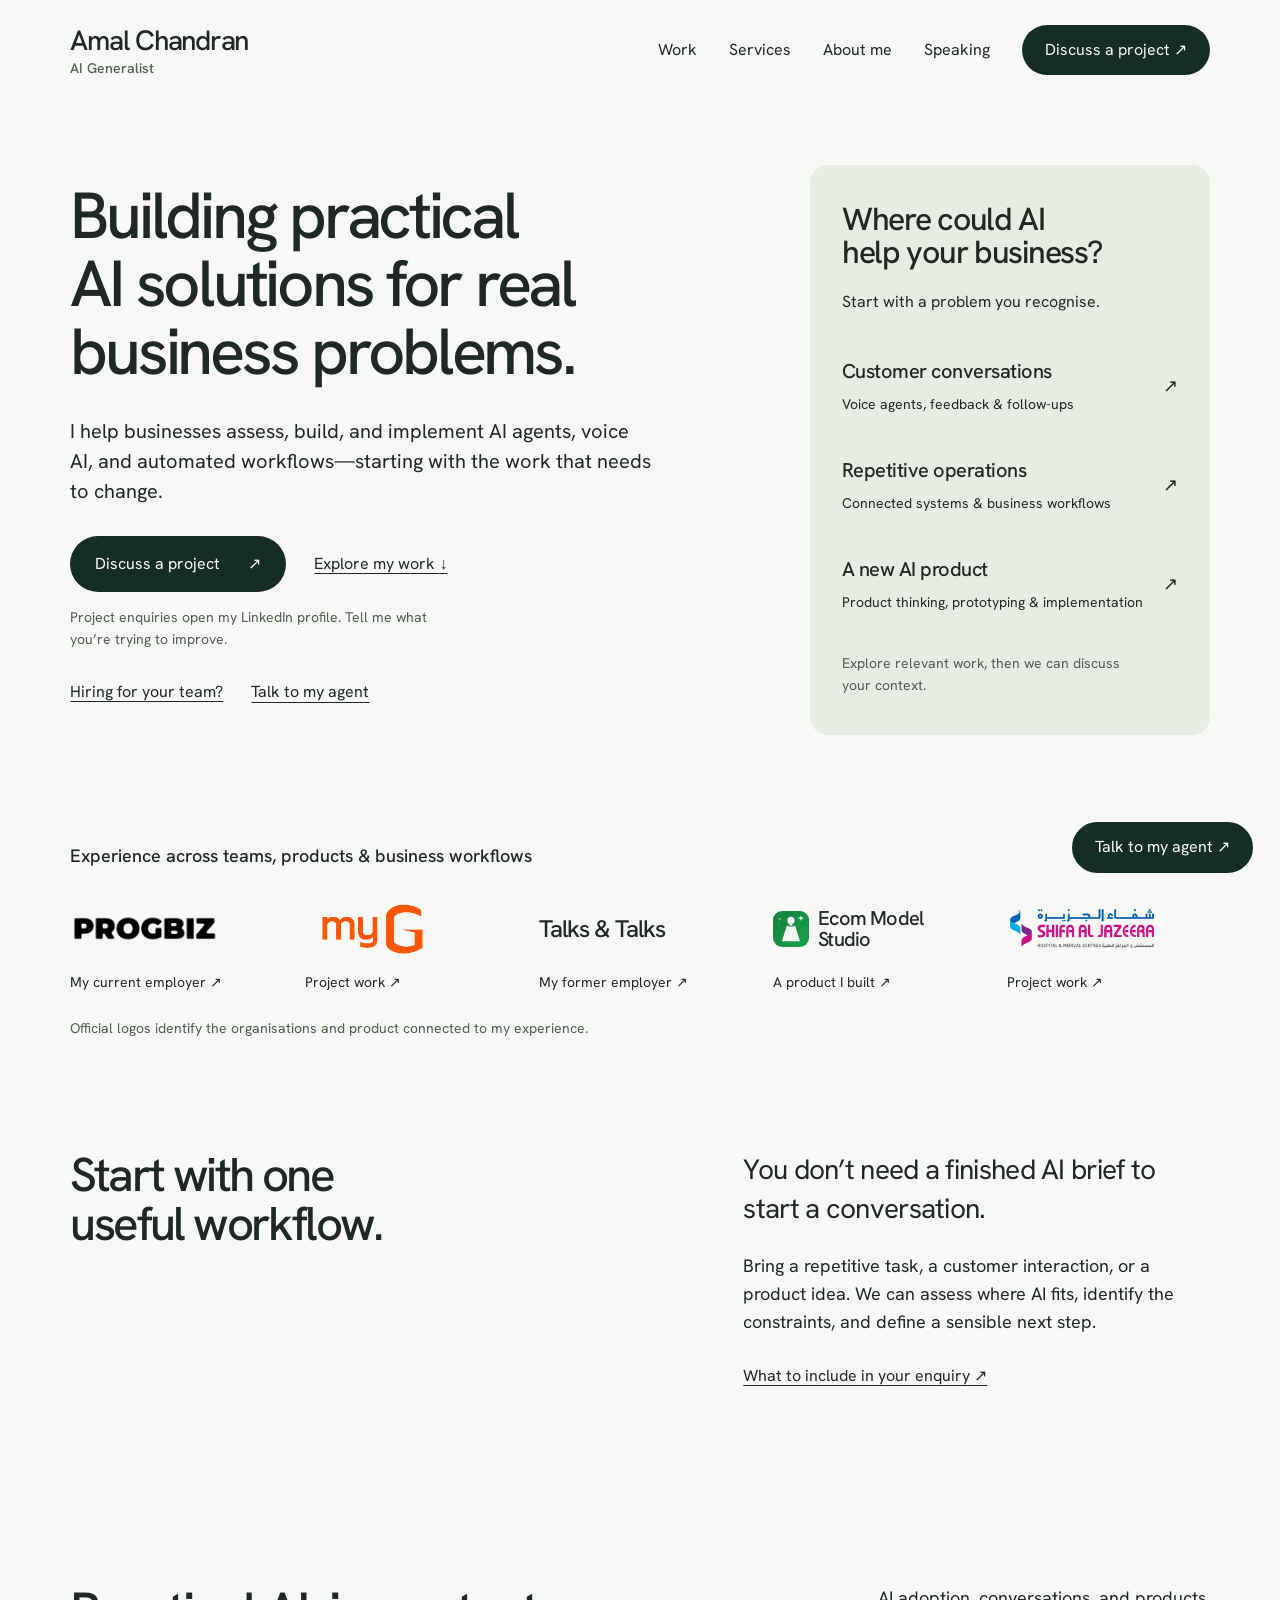
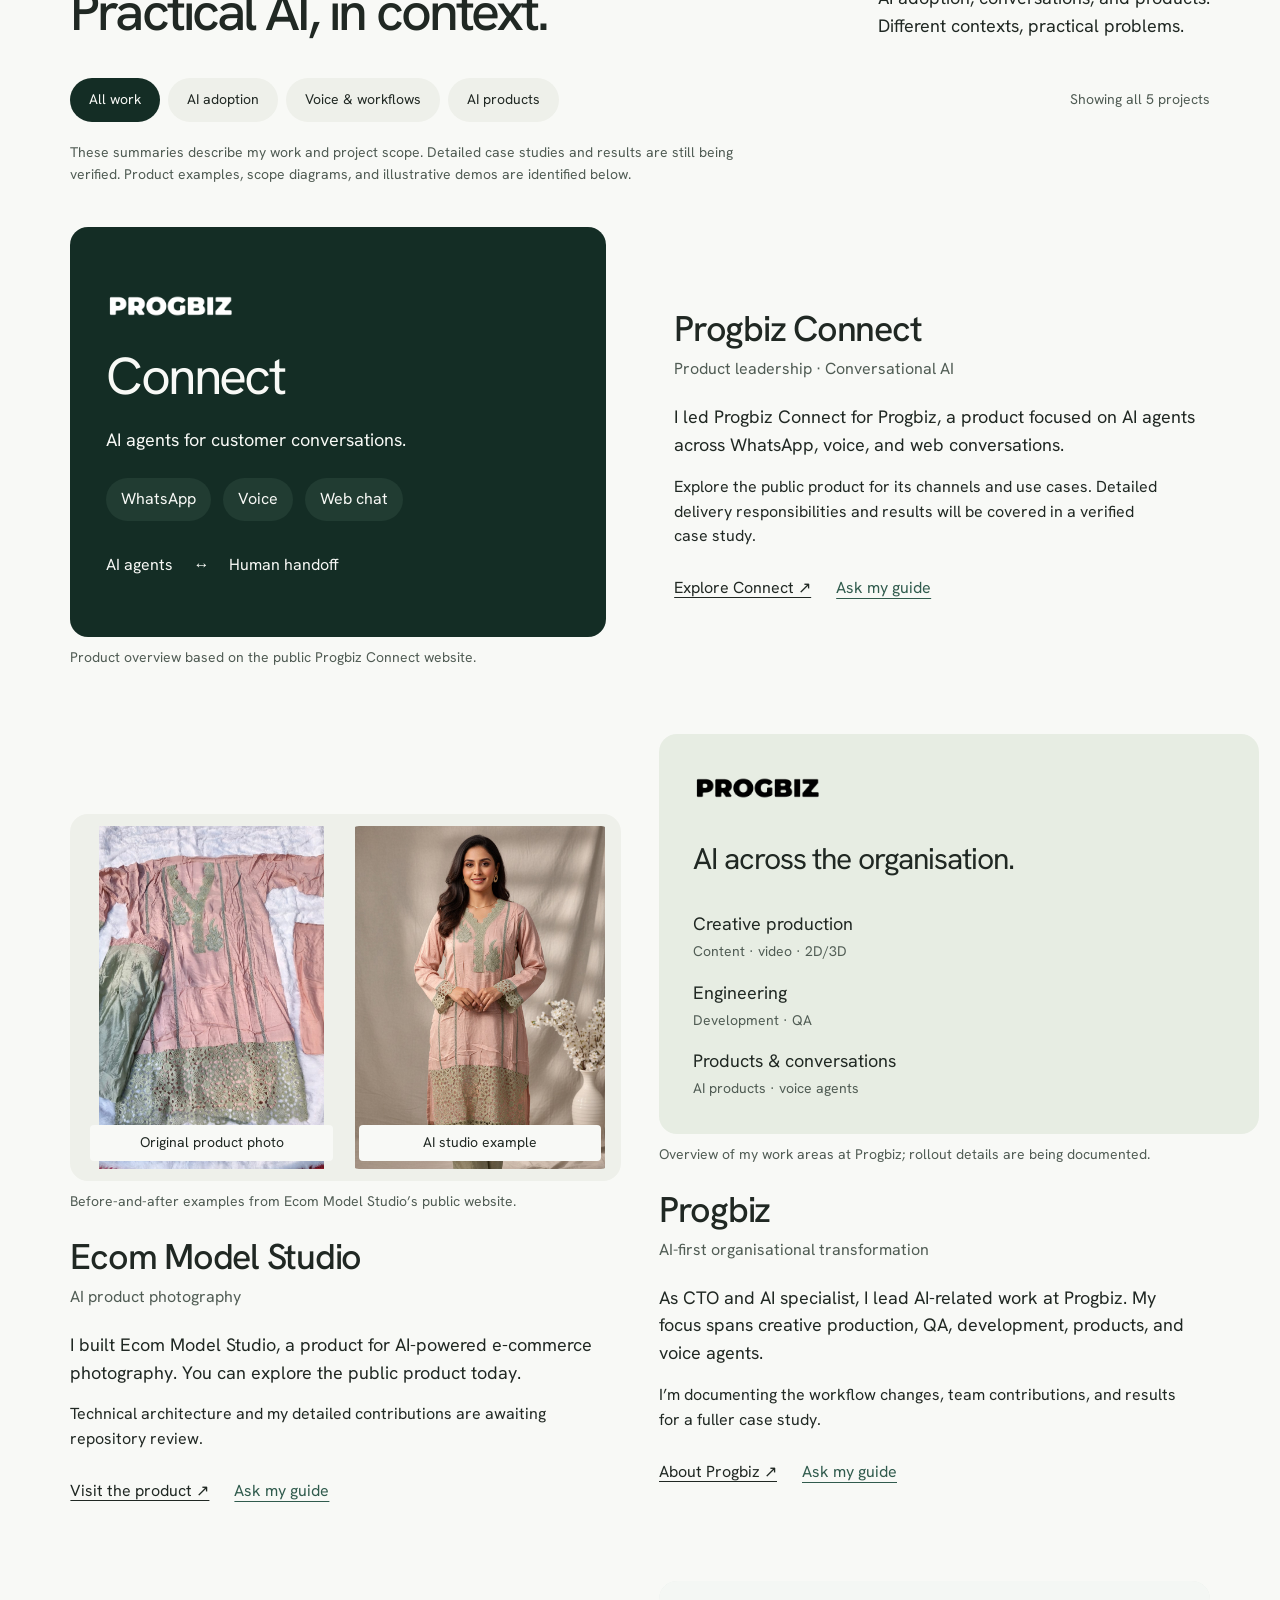
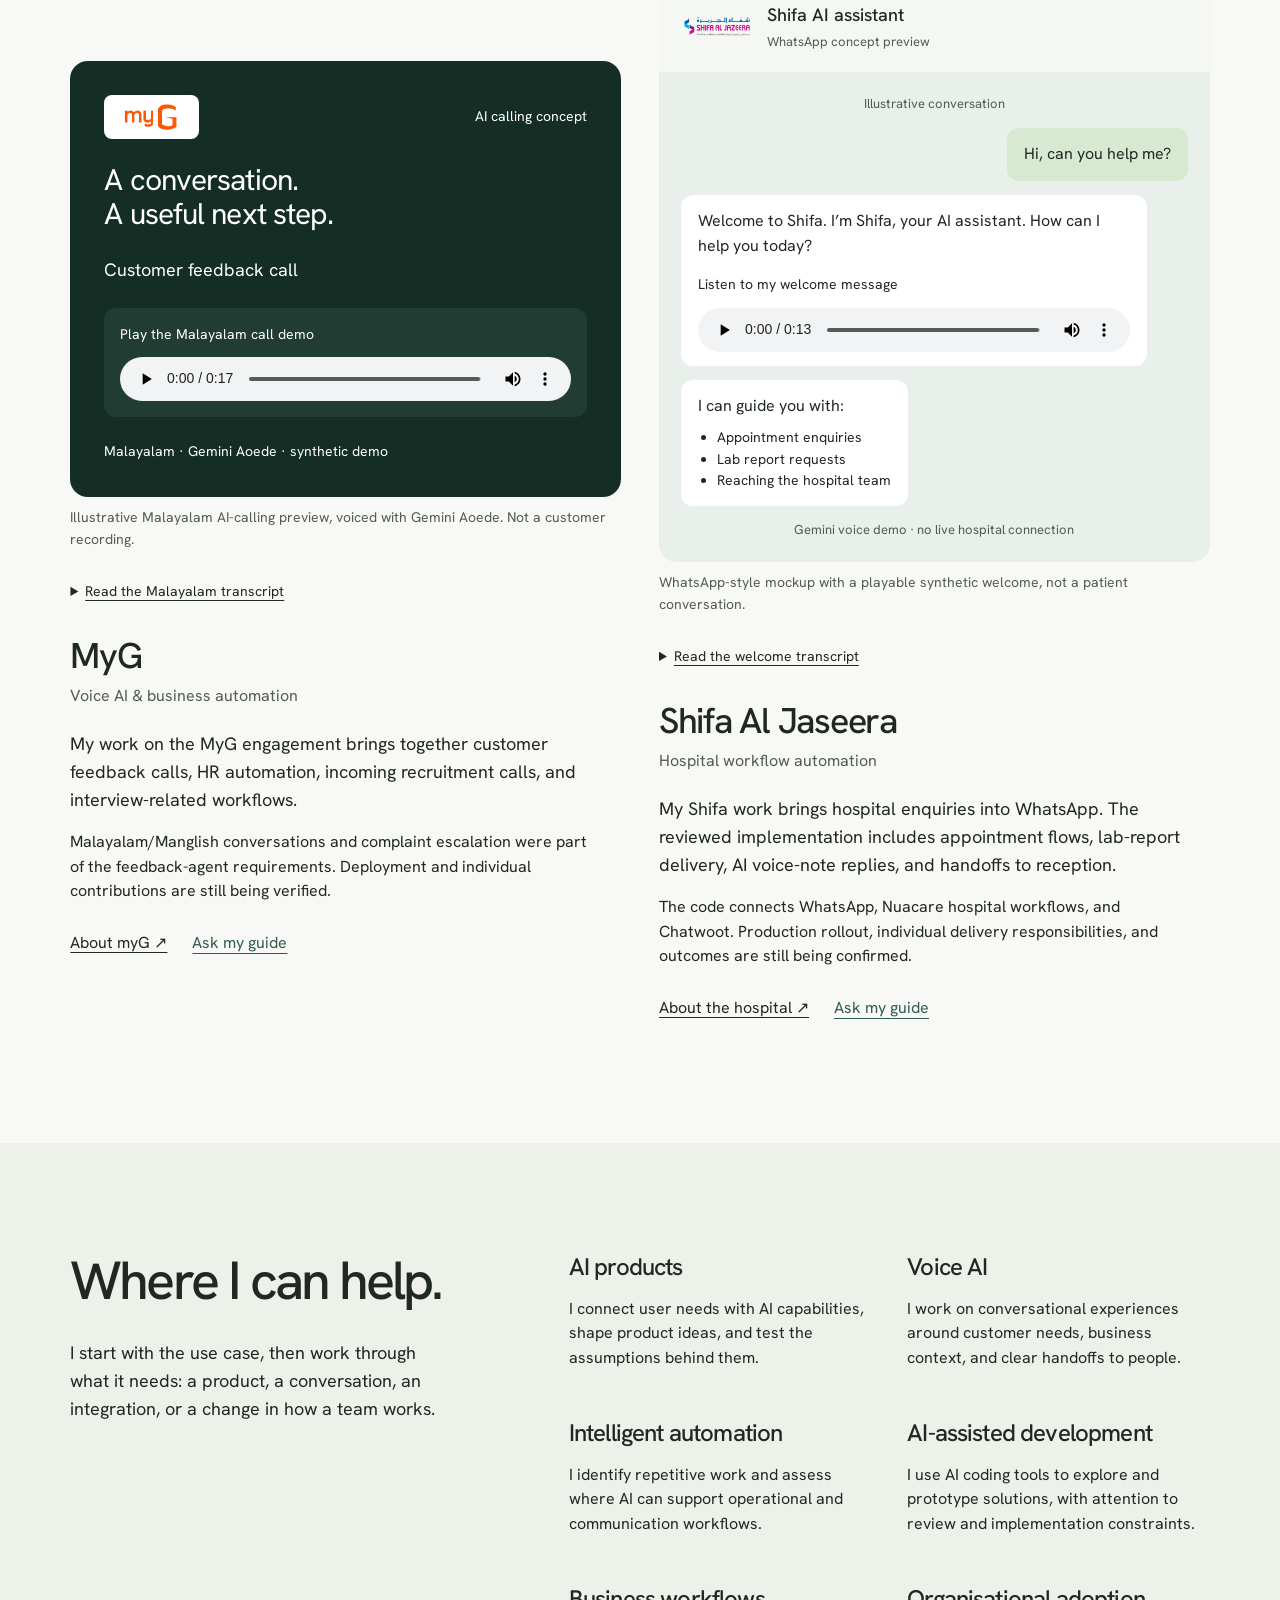
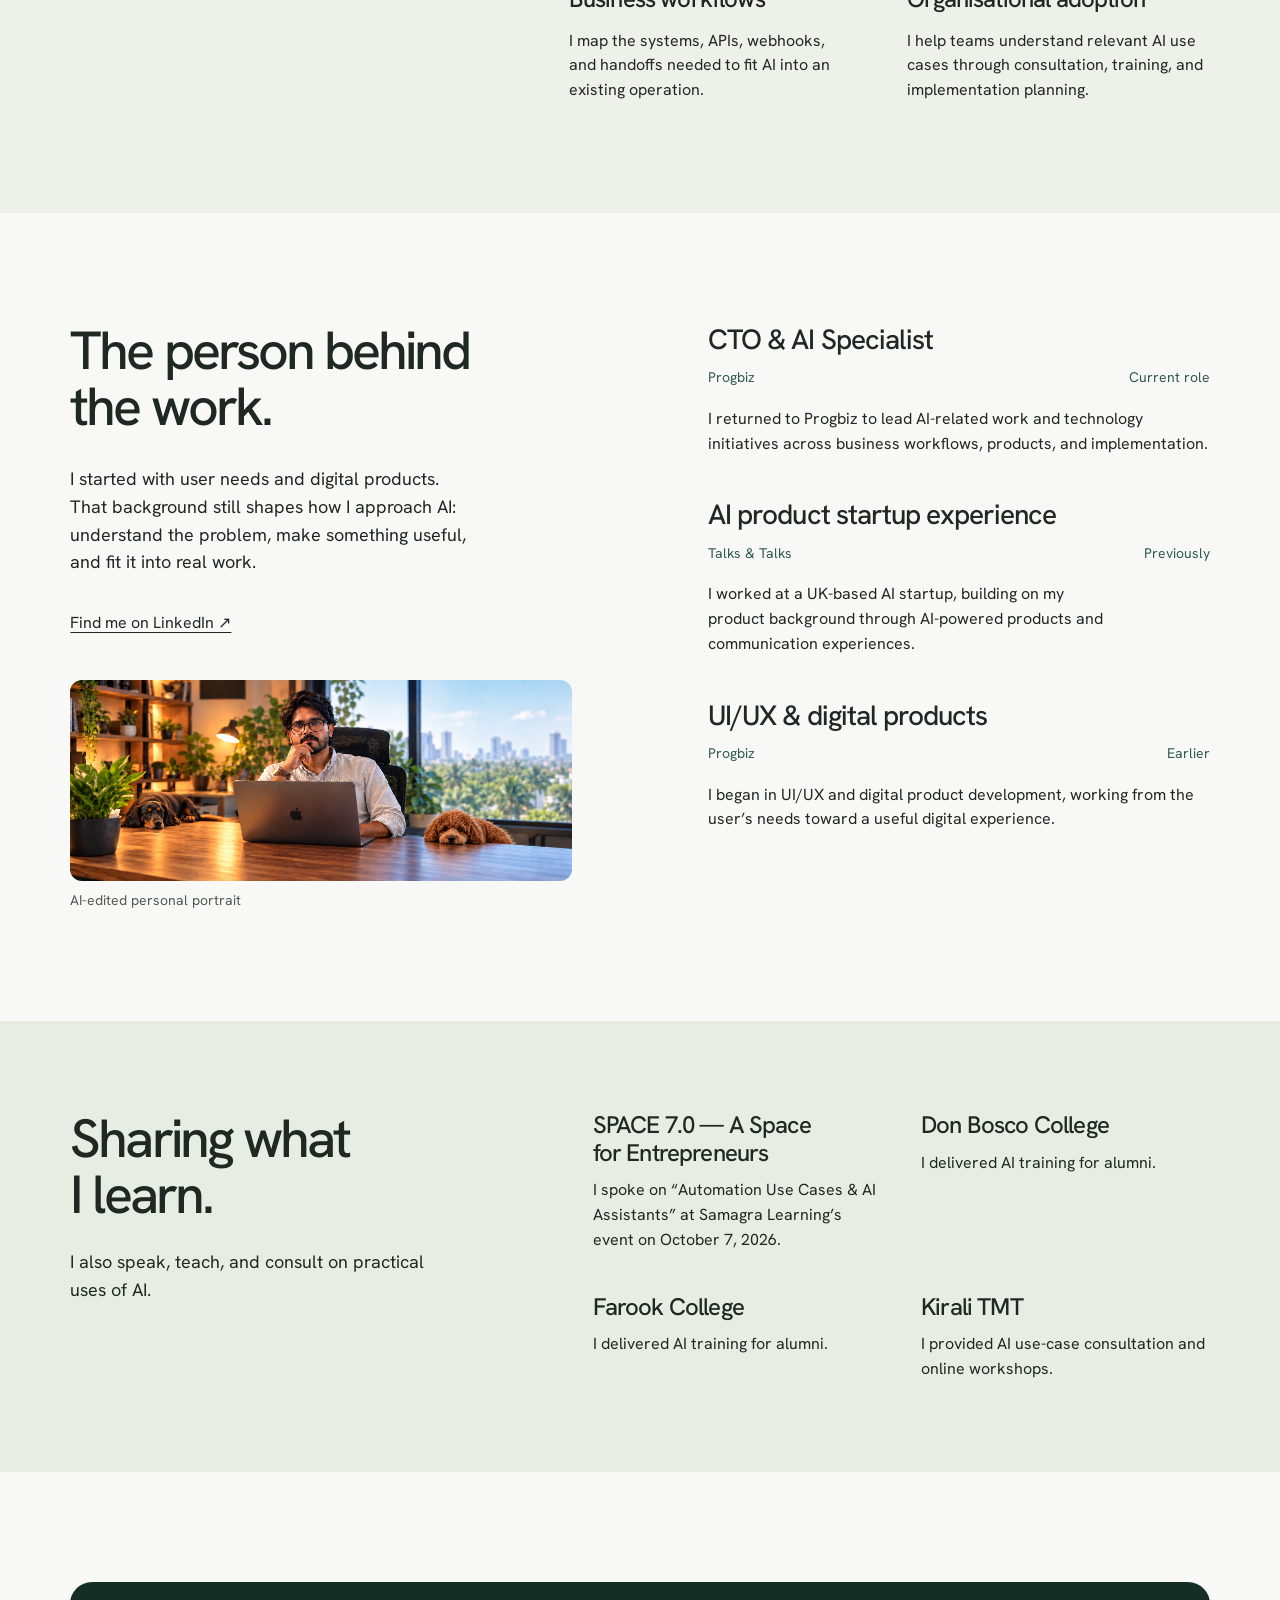
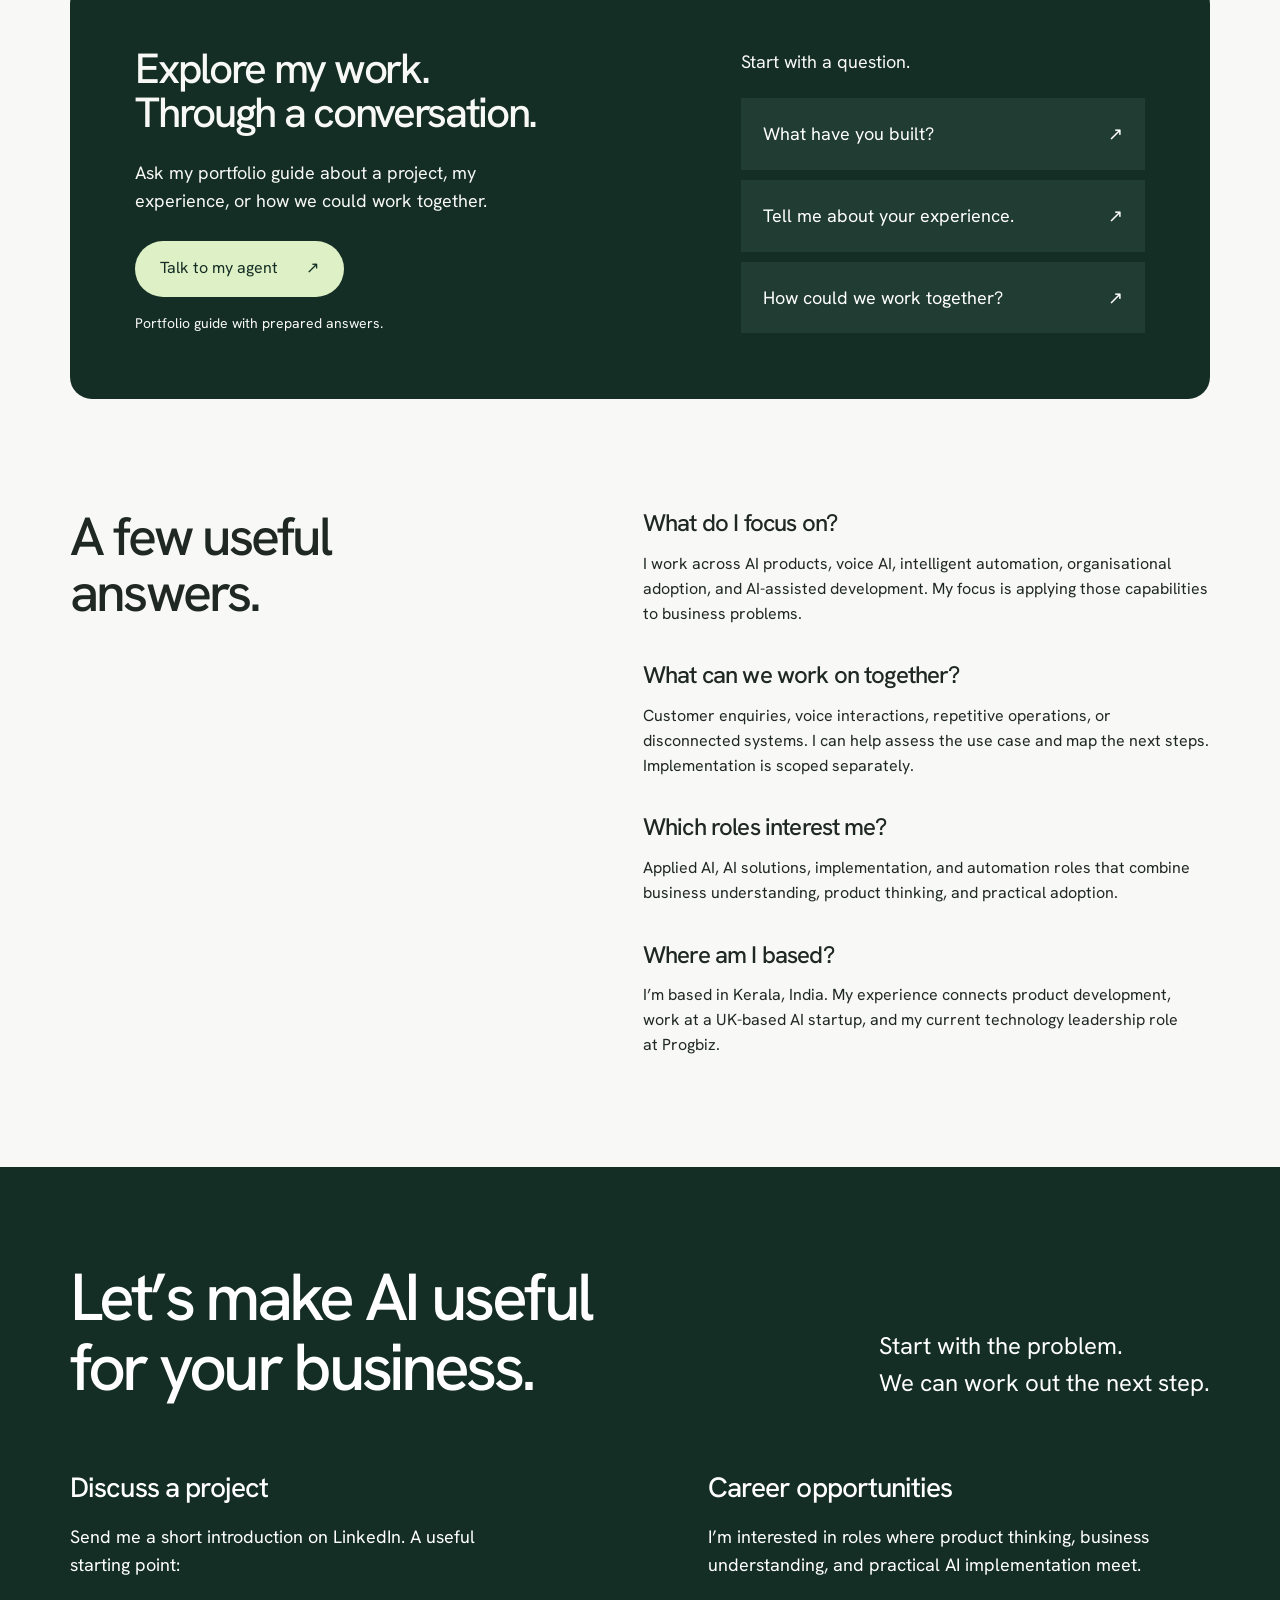
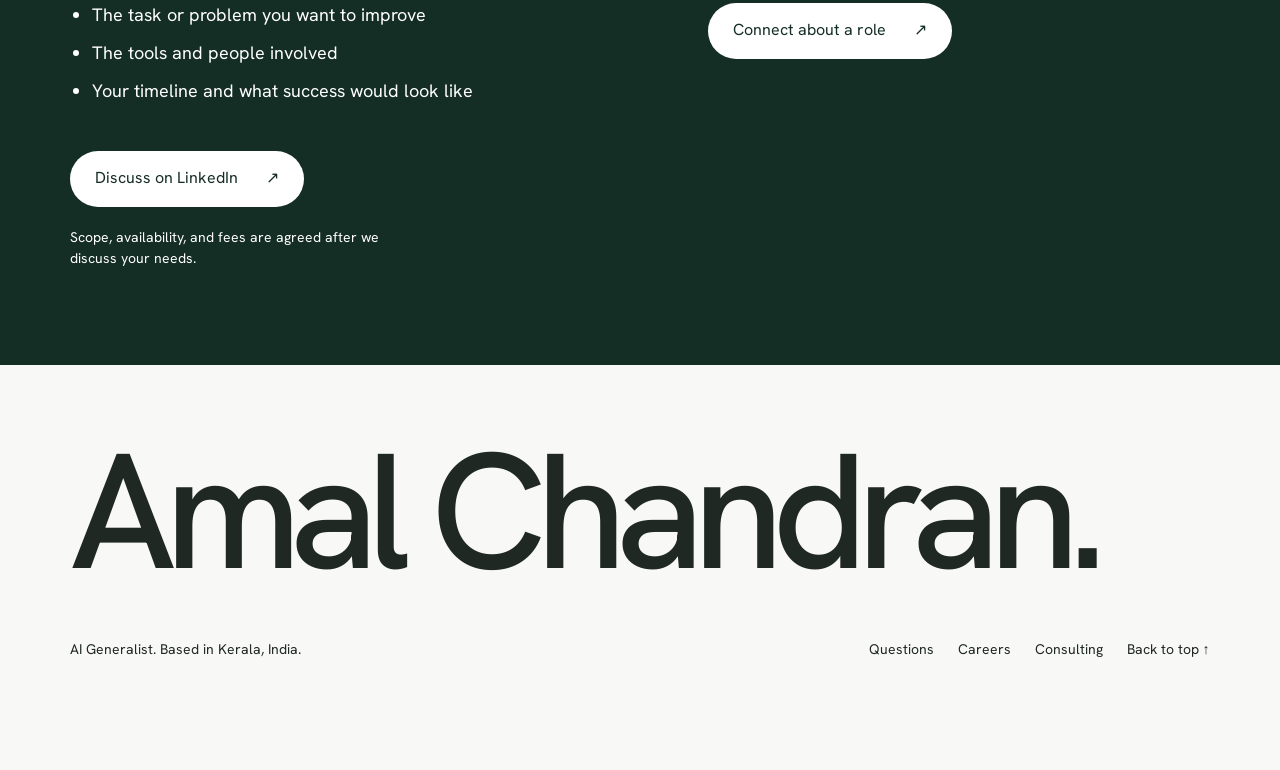
==== index.html @ 889325bb "Publish portfolio with Malayalam Aoede voice demo" ====
<!doctype html>
<html lang="en">
  <head>
    <meta charset="utf-8">
    <meta name="viewport" content="width=device-width, initial-scale=1">
    <meta name="theme-color" content="#f8f9f6">
    <meta name="description" content="Amal Chandran is an AI Generalist in Kerala, India, working across AI products, voice AI, intelligent automation, organisational AI adoption, and business workflows.">
    <meta name="robots" content="index, follow, max-image-preview:large">
    <meta property="og:type" content="website">
    <meta property="og:title" content="Amal Chandran — AI Generalist">
    <meta property="og:description" content="Building practical AI solutions for real business problems. AI products, voice AI, intelligent automation, and AI-driven business workflows.">
    <meta name="twitter:card" content="summary_large_image">
    <meta property="og:image" content="https://amaluix.github.io/assets/social-card.png">
    <meta property="og:image:width" content="1200">
    <meta property="og:image:height" content="630">
    <meta property="og:image:alt" content="Amal Chandran, AI Generalist. Practical AI for real business problems.">
    <meta name="twitter:image" content="https://amaluix.github.io/assets/social-card.png">
    <meta name="author" content="Amal Chandran">
    <meta property="og:locale" content="en_IN">
    <link rel="preload" href="assets/fonts/hanken-grotesk-medium.ttf" as="font" type="font/ttf" crossorigin>
    <title>Amal Chandran — AI Generalist | Voice AI &amp; Automation</title>
    <link rel="icon" href="assets/favicon.svg" type="image/svg+xml">
    <link rel="stylesheet" href="styles.css">
    <!-- Canonical and absolute sharing URLs are set by scripts/build.py for a confirmed domain. -->
    <script src="script.js" defer></script>
    <script type="module" src="agent.js"></script>
    <script type="application/ld+json">
{
  "@context": "https://schema.org",
  "@type": "ProfilePage",
  "@id": "https://amaluix.github.io/#profile",
  "name": "Amal Chandran — AI Generalist",
  "description": "AI products, voice AI, intelligent automation, and AI-driven business workflows.",
  "inLanguage": "en",
  "mainEntity": {
    "@type": "Person",
    "@id": "https://amaluix.github.io/#amal-chandran",
    "name": "Amal Chandran",
    "jobTitle": "AI Generalist",
    "sameAs": [
      "https://in.linkedin.com/in/amal-chandran-designer"
    ],
    "description": "AI Generalist based in Kerala, India. Currently CTO and AI specialist at Progbiz.",
    "worksFor": {
      "@type": "Organization",
      "name": "Progbiz"
    },
    "address": {
      "@type": "PostalAddress",
      "addressRegion": "Kerala",
      "addressCountry": "IN"
    },
    "knowsAbout": [
      "AI products",
      "Voice AI",
      "Intelligent automation",
      "AI-assisted development",
      "Organisational AI adoption",
      "Business workflow implementation"
    ],
    "url": "https://amaluix.github.io/"
  },
  "url": "https://amaluix.github.io/"
}
    </script>
    <link rel="canonical" href="https://amaluix.github.io/">
    <meta property="og:url" content="https://amaluix.github.io/">
  </head>
  <body>
    <a class="skip-link" href="#main">Skip to content</a>
    <header class="site-header"><div class="container header-inner">
      <a class="identity" href="#top" aria-label="Amal Chandran, back to top">Amal Chandran<span>AI Generalist</span></a>
      <button class="agent-launcher" aria-label="Talk to my agent" type="button" data-agent-open aria-haspopup="dialog" aria-controls="agent-dialog" hidden><span class="agent-launch-label">Talk to my agent <span aria-hidden="true">↗</span></span><span class="agent-mobile-label" aria-hidden="true">Ask</span></button>
      <button class="menu-toggle" type="button" aria-expanded="false" aria-controls="site-nav" hidden>Menu <span aria-hidden="true">+</span></button>
      <nav id="site-nav" aria-label="Main navigation"><a href="#work">Work</a><a href="#expertise">Services</a><a href="#experience">About me</a><a href="#speaking">Speaking</a><a class="nav-contact" href="#consulting">Discuss a project <span aria-hidden="true">↗</span></a></nav>
    </div></header>
    <main id="main" tabindex="-1">
      <section class="hero container" id="top" aria-labelledby="hero-title">
        <div class="hero-content"><h1 id="hero-title">Building practical AI solutions for real business problems.</h1>
          <p class="hero-intro">I help businesses assess, build, and implement AI agents, voice AI, and automated workflows—starting with the work that needs to change.</p>
          <div class="hero-routes"><a class="button button-dark" href="https://in.linkedin.com/in/amal-chandran-designer" target="_blank" rel="noopener noreferrer">Discuss a project <span aria-hidden="true">↗</span></a><a class="text-link" href="#work">Explore my work <span aria-hidden="true">↓</span></a></div>
          <p class="hero-contact-note">Project enquiries open my LinkedIn profile. Tell me what you’re trying to improve.</p>
          <div class="hero-audiences"><a href="#careers">Hiring for your team?</a><button class="ask-work" type="button" data-agent-open hidden>Talk to my agent</button></div>
        </div>
        <aside class="hero-fit" aria-labelledby="fit-title"><h2 id="fit-title">Where could AI<br>help your business?</h2><p>Start with a problem you recognise.</p><div class="fit-options">
          <a href="#myg"><span><strong>Customer conversations</strong><small>Voice agents, feedback &amp; follow-ups</small></span><span aria-hidden="true">↗</span></a>
          <a href="#shifa"><span><strong>Repetitive operations</strong><small>Connected systems &amp; business workflows</small></span><span aria-hidden="true">↗</span></a>
          <a href="#ecom-studio"><span><strong>A new AI product</strong><small>Product thinking, prototyping &amp; implementation</small></span><span aria-hidden="true">↗</span></a>
        </div><p class="fit-note">Explore relevant work, then we can discuss your context.</p></aside>
      </section>
      <section class="affiliations container" aria-labelledby="affiliations-title"><h2 id="affiliations-title">Experience across teams, products &amp; business workflows</h2><div class="brand-list">
        <a href="https://progbiz.io/" target="_blank" rel="noopener noreferrer"><img src="assets/logos/progbiz.png" width="300" height="100" alt="Progbiz" loading="lazy"><span>My current employer ↗</span></a>
        <a href="https://www.myg.in/" target="_blank" rel="noopener noreferrer"><img src="assets/logos/myg.png" width="986" height="357" alt="myG" loading="lazy"><span>Project work ↗</span></a>
        <a href="https://uk.linkedin.com/company/talks-talks" target="_blank" rel="noopener noreferrer"><strong>Talks &amp; Talks</strong><span>My former employer ↗</span></a>
        <a href="https://ecommodel.studio/" target="_blank" rel="noopener noreferrer"><strong class="ecom-brand"><img src="assets/logos/ecom-model-studio.svg" width="40" height="40" alt="">Ecom Model<br>Studio</strong><span>A product I built ↗</span></a>
        <a href="https://www.shifaaljazeera.com/" target="_blank" rel="noopener noreferrer"><img src="assets/logos/shifa.png" width="500" height="150" alt="Shifa Al Jazeera Hospital" loading="lazy"><span>Project work ↗</span></a>
      </div><p class="brand-note">Official logos identify the organisations and product connected to my experience.</p></section>
      <section class="introduction container" aria-labelledby="intro-title"><h2 id="intro-title">Start with one<br>useful workflow.</h2><div><p>You don’t need a finished AI brief to start a conversation.</p><p>Bring a repetitive task, a customer interaction, or a product idea. We can assess where AI fits, identify the constraints, and define a sensible next step.</p><a class="text-link" href="#consulting">What to include in your enquiry ↗</a></div></section>
      <section class="section work-section container" id="work" aria-labelledby="work-title">
        <div class="section-heading"><h2 id="work-title">Practical AI, in context.</h2><p>AI adoption, conversations, and products.<br>Different contexts, practical problems.</p></div>
        <div class="work-toolbar" hidden><div class="project-filters" role="group" aria-label="Filter projects by interest"><button type="button" data-filter="all" aria-pressed="true">All work</button><button type="button" data-filter="adoption" aria-pressed="false">AI adoption</button><button type="button" data-filter="workflows" aria-pressed="false">Voice &amp; workflows</button><button type="button" data-filter="products" aria-pressed="false">AI products</button></div><p class="filter-status" role="status" aria-live="polite">Showing all 5 projects</p></div>
        <p class="draft-note">These summaries describe my work and project scope. Detailed case studies and results are still being verified. Product examples, scope diagrams, and illustrative demos are identified below.</p>
        <div class="project-list">
          <article id="progbiz-connect" class="project-row project-connect" data-category="products" aria-labelledby="connect-title"><figure class="project-image"><div class="connect-visual"><img class="scope-logo" src="assets/logos/progbiz.png" width="300" height="100" alt="Progbiz" loading="lazy"><p class="connect-wordmark">Connect</p><p>AI agents for customer conversations.</p><div class="connect-channels"><span>WhatsApp</span><span>Voice</span><span>Web chat</span></div><div class="connect-route"><span>AI agents</span><span aria-hidden="true">↔</span><span>Human handoff</span></div></div><figcaption>Product overview based on the public Progbiz Connect website.</figcaption></figure><div class="project-title"><h3 id="connect-title">Progbiz Connect</h3><p>Product leadership · Conversational AI</p></div><div class="project-copy"><p>I led Progbiz Connect for Progbiz, a product focused on AI agents across WhatsApp, voice, and web conversations.</p><p class="project-caveat">Explore the public product for its channels and use cases. Detailed delivery responsibilities and results will be covered in a verified case study.</p><div class="project-actions"><a class="text-link" href="https://connect.progbiz.io/" target="_blank" rel="noopener noreferrer">Explore Connect ↗</a><button class="ask-work" type="button" data-agent-open data-ask="What is Progbiz Connect?" hidden>Ask my guide</button></div></div></article>

          <article id="ecom-studio" class="project-row project-ecom" data-category="products" aria-labelledby="ecom-title"><figure class="project-image"><a class="ecom-comparison" href="https://ecommodel.studio/" target="_blank" rel="noopener noreferrer" aria-label="Explore these examples on Ecom Model Studio"><div><img src="assets/images/ecom-kurti-original.jpg" alt="Original pink embroidered kurti photograph displayed on Ecom Model Studio" width="897" height="1372" loading="lazy"><span>Original product photo</span></div><div><img src="assets/images/ecom-kurti-studio.jpg" alt="AI studio model image of the pink kurti displayed on Ecom Model Studio" width="864" height="1184" loading="lazy"><span>AI studio example</span></div></a><figcaption>Before-and-after examples from Ecom Model Studio’s public website.</figcaption></figure><div class="project-title"><h3 id="ecom-title">Ecom Model Studio</h3><p>AI product photography</p></div><div class="project-copy"><p>I built Ecom Model Studio, a product for AI-powered e-commerce photography. You can explore the public product today.</p><p class="project-caveat">Technical architecture and my detailed contributions are awaiting repository review.</p><div class="project-actions"><a class="text-link" href="https://ecommodel.studio/" target="_blank" rel="noopener noreferrer">Visit the product ↗</a><button class="ask-work" type="button" data-agent-open data-ask="What is Ecom Model Studio?" hidden>Ask my guide</button></div></div></article>
          <article id="progbiz" class="project-row project-progbiz" data-category="adoption" aria-labelledby="progbiz-title"><figure class="project-image"><div class="scope-visual scope-progbiz"><img class="scope-logo" src="assets/logos/progbiz.png" width="300" height="100" alt="Progbiz" loading="lazy"><p class="scope-title">AI across the organisation.</p><div class="scope-groups"><span>Creative production<small>Content · video · 2D/3D</small></span><span>Engineering<small>Development · QA</small></span><span>Products &amp; conversations<small>AI products · voice agents</small></span></div></div><figcaption>Overview of my work areas at Progbiz; rollout details are being documented.</figcaption></figure><div class="project-title"><h3 id="progbiz-title">Progbiz</h3><p>AI-first organisational transformation</p></div><div class="project-copy"><p>As CTO and AI specialist, I lead AI-related work at Progbiz. My focus spans creative production, QA, development, products, and voice agents.</p><p class="project-caveat">I’m documenting the workflow changes, team contributions, and results for a fuller case study.</p><div class="project-actions"><a class="text-link" href="https://progbiz.io/" target="_blank" rel="noopener noreferrer">About Progbiz ↗</a><button class="ask-work" type="button" data-agent-open data-ask="What is your role at Progbiz?" hidden>Ask my guide</button></div></div></article>
          <article id="myg" class="project-row project-myg" data-category="workflows" aria-labelledby="myg-title"><figure class="project-image"><div class="call-demo" data-ui><div class="demo-brand"><img src="assets/logos/myg.png" width="986" height="357" alt="myG" loading="lazy"><span>AI calling concept</span></div><p class="call-demo-title">A conversation.<br>A useful next step.</p><p>Customer feedback call</p><div class="demo-audio"><span id="myg-audio-label">Play the Malayalam call demo</span><audio controls preload="metadata" aria-labelledby="myg-audio-label" src="assets/audio/myg-feedback-malayalam-aoede-v2.mp3">Your browser does not support audio. Read the transcript below.</audio></div><p class="demo-disclosure">Malayalam · Gemini Aoede · synthetic demo</p></div><figcaption>Illustrative Malayalam AI-calling preview, voiced with Gemini Aoede. Not a customer recording.</figcaption></figure><details class="audio-transcript"><summary>Read the Malayalam transcript</summary><p lang="ml">ഹലോ! ഇത് മൈ ജിയുടെ എഐ ഫീഡ്ബാക്ക് കോളിന്റെ ഒരു ഡെമോ ആണ്. ഇപ്പോൾ ഒരു മിനിറ്റ് സംസാരിക്കാൻ പറ്റുമോ? കഴിഞ്ഞ തവണ മൈ ജിയിൽ ഷോപ്പിംഗ് ചെയ്ത അനുഭവം എങ്ങനെയുണ്ടായിരുന്നു? സ്റ്റാഫിന്റെ സഹായമൊക്കെ നന്നായി കിട്ടിയോ? എന്തെങ്കിലും ബുദ്ധിമുട്ടുണ്ടായെങ്കിൽ പറയണേ. നിങ്ങളുടെ അഭിപ്രായം ടീമിനെ അറിയിക്കാൻ ഞാൻ സഹായിക്കാം.</p></details><div class="project-title"><h3 id="myg-title">MyG</h3><p>Voice AI &amp; business automation</p></div><div class="project-copy"><p>My work on the MyG engagement brings together customer feedback calls, HR automation, incoming recruitment calls, and interview-related workflows.</p><p class="project-caveat">Malayalam/Manglish conversations and complaint escalation were part of the feedback-agent requirements. Deployment and individual contributions are still being verified.</p><div class="project-actions"><a class="text-link" href="https://www.myg.in/" target="_blank" rel="noopener noreferrer">About myG ↗</a><button class="ask-work" type="button" data-agent-open data-ask="Tell me about the MyG work" hidden>Ask my guide</button></div></div></article>
          <article id="shifa" class="project-row project-shifa" data-category="workflows" aria-labelledby="shifa-title"><figure class="project-image"><div class="whatsapp-demo" data-ui><div class="whatsapp-header"><img src="assets/logos/shifa.png" width="500" height="150" alt="Shifa Al Jazeera Hospital" loading="lazy"><div><strong>Shifa AI assistant</strong><span>WhatsApp concept preview</span></div></div><div class="whatsapp-conversation"><p class="chat-example-label">Illustrative conversation</p><div class="chat-bubble visitor-bubble">Hi, can you help me?</div><div class="chat-bubble assistant-bubble"><p>Welcome to Shifa. I’m Shifa, your AI assistant. How can I help you today?</p><div class="voice-message"><span id="shifa-audio-label">Listen to my welcome message</span><audio controls preload="metadata" aria-labelledby="shifa-audio-label" src="assets/audio/shifa-welcome-gemini-v1.mp3">Your browser does not support audio. Read the transcript below.</audio></div></div><div class="chat-bubble assistant-bubble"><p>I can guide you with:</p><ul><li>Appointment enquiries</li><li>Lab report requests</li><li>Reaching the hospital team</li></ul></div><p class="chat-example-label">Gemini voice demo · no live hospital connection</p></div></div><figcaption>WhatsApp-style mockup with a playable synthetic welcome, not a patient conversation.</figcaption></figure><details class="audio-transcript"><summary>Read the welcome transcript</summary><p>Welcome to Shifa. I am Shifa, your AI assistant. How can I help you today? I can guide you with appointment enquiries, lab report requests, or help you reach the hospital team.</p></details><div class="project-title"><h3 id="shifa-title">Shifa Al Jaseera</h3><p>Hospital workflow automation</p></div><div class="project-copy"><p>My Shifa work brings hospital enquiries into WhatsApp. The reviewed implementation includes appointment flows, lab-report delivery, AI voice-note replies, and handoffs to reception.</p><p class="project-caveat">The code connects WhatsApp, Nuacare hospital workflows, and Chatwoot. Production rollout, individual delivery responsibilities, and outcomes are still being confirmed.</p><div class="project-actions"><a class="text-link" href="https://www.shifaaljazeera.com/" target="_blank" rel="noopener noreferrer">About the hospital ↗</a><button class="ask-work" type="button" data-agent-open data-ask="Tell me about the hospital project" hidden>Ask my guide</button></div></div></article>
        </div>
      </section>
      <section class="expertise-wrap"><div class="section container" id="expertise" aria-labelledby="expertise-title"><div class="section-heading"><h2 id="expertise-title">Where I can help.</h2><p>I start with the use case, then work through what it needs: a product, a conversation, an integration, or a change in how a team works.</p></div><div class="capabilities">
        <article><h3>AI products</h3><p>I connect user needs with AI capabilities, shape product ideas, and test the assumptions behind them.</p></article>
        <article><h3>Voice AI</h3><p>I work on conversational experiences around customer needs, business context, and clear handoffs to people.</p></article>
        <article><h3>Intelligent automation</h3><p>I identify repetitive work and assess where AI can support operational and communication workflows.</p></article>
        <article><h3>AI-assisted development</h3><p>I use AI coding tools to explore and prototype solutions, with attention to review and implementation constraints.</p></article>
        <article><h3>Business workflows</h3><p>I map the systems, APIs, webhooks, and handoffs needed to fit AI into an existing operation.</p></article>
        <article><h3>Organisational adoption</h3><p>I help teams understand relevant AI use cases through consultation, training, and implementation planning.</p></article>
      </div></div></section>
      <section class="experience-section section container" id="experience" aria-labelledby="experience-title"><div class="experience-intro"><h2 id="experience-title">The person behind<br>the work.</h2><p>I started with user needs and digital products. That background still shapes how I approach AI: understand the problem, make something useful, and fit it into real work.</p><a class="text-link" href="https://in.linkedin.com/in/amal-chandran-designer" target="_blank" rel="noopener noreferrer">Find me on LinkedIn ↗</a><figure class="about-portrait"><img src="assets/images/amal-workspace-cover.jpg" alt="AI-edited portrait of Amal at his laptop with his two dogs" width="1983" height="793" loading="lazy"><figcaption>AI-edited personal portrait</figcaption></figure></div><ol class="timeline" aria-label="My experience, most recent first">
        <li><h3>CTO &amp; AI Specialist</h3><div class="timeline-meta"><span>Progbiz</span><span>Current role</span></div><p>I returned to Progbiz to lead AI-related work and technology initiatives across business workflows, products, and implementation.</p></li>
        <li><h3>AI product startup experience</h3><div class="timeline-meta"><span>Talks &amp; Talks</span><span>Previously</span></div><p>I worked at a UK-based AI startup, building on my product background through AI-powered products and communication experiences.</p></li>
        <li><h3>UI/UX &amp; digital products</h3><div class="timeline-meta"><span>Progbiz</span><span>Earlier</span></div><p>I began in UI/UX and digital product development, working from the user’s needs toward a useful digital experience.</p></li>
      </ol></section>
      <section class="speaking-section" id="speaking" aria-labelledby="speaking-title"><div class="container speaking-inner"><div class="speaking-intro"><h2 id="speaking-title">Sharing what<br>I learn.</h2><p>I also speak, teach, and consult on practical uses of AI.</p></div><ul class="engagements"><li><h3>SPACE 7.0 — A Space for Entrepreneurs</h3><p>I spoke on “Automation Use Cases &amp; AI Assistants” at Samagra Learning’s event on <time datetime="2026-10-07">October 7, 2026</time>.</p></li><li><h3>Don Bosco College</h3><p>I delivered AI training for alumni.</p></li><li><h3>Farook College</h3><p>I delivered AI training for alumni.</p></li><li><h3>Kirali TMT</h3><p>I provided AI use-case consultation and online workshops.</p></li></ul></div></section>
      <section class="agent-feature container" aria-labelledby="agent-feature-title"><div class="agent-invitation"><h2 id="agent-feature-title">Explore my work.<br>Through a conversation.</h2><p>Ask my portfolio guide about a project, my experience, or how we could work together.</p><button type="button" class="button button-dark" data-agent-open hidden>Talk to my agent <span aria-hidden="true">↗</span></button><p class="agent-feature-note">Local demo with prepared answers. Live AI connection pending.</p><noscript><p><a href="#questions">Read the answers below.</a></p></noscript></div><div class="agent-sampler"><p>Start with a question.</p><button type="button" data-agent-open data-ask="What have you built?" hidden>What have you built? <span aria-hidden="true">↗</span></button><button type="button" data-agent-open data-ask="Tell me about your experience" hidden>Tell me about your experience. <span aria-hidden="true">↗</span></button><button type="button" data-agent-open data-ask="How could we work together?" hidden>How could we work together? <span aria-hidden="true">↗</span></button></div></section>
      <section class="questions-section section container" id="questions" aria-labelledby="questions-title"><h2 id="questions-title">A few useful answers.</h2><div class="answer-list">
        <article class="answer-row"><h3>What do I focus on?</h3><p>I work across AI products, voice AI, intelligent automation, organisational adoption, and AI-assisted development. My focus is applying those capabilities to business problems.</p></article>
        <article class="answer-row"><h3>What can we work on together?</h3><p>Customer enquiries, voice interactions, repetitive operations, or disconnected systems. I can help assess the use case and map the next steps. Implementation is scoped separately.</p></article>
        <article class="answer-row"><h3>Which roles interest me?</h3><p>Applied AI, AI solutions, implementation, and automation roles that combine business understanding, product thinking, and practical adoption.</p></article>
        <article class="answer-row"><h3>Where am I based?</h3><p>I’m based in Kerala, India. My experience connects product development, work at a UK-based AI startup, and my current technology leadership role at Progbiz.</p></article>
      </div></section>
      <section class="contact-section" id="contact" aria-labelledby="contact-title"><div class="container"><div class="contact-heading"><h2 id="contact-title">Let’s make AI useful<br>for your business.</h2><p>Start with the problem.<br>We can work out the next step.</p></div><div class="contact-paths"><article id="consulting" class="contact-path" aria-labelledby="consulting-title"><h3 id="consulting-title">Discuss a project</h3><p>Send me a short introduction on LinkedIn. A useful starting point:</p><ul class="enquiry-brief"><li>The task or problem you want to improve</li><li>The tools and people involved</li><li>Your timeline and what success would look like</li></ul><a class="button button-light" href="https://in.linkedin.com/in/amal-chandran-designer" target="_blank" rel="noopener noreferrer">Discuss on LinkedIn <span aria-hidden="true">↗</span></a><p class="contact-note">Scope, availability, and fees are agreed after we discuss your needs.</p></article><article id="careers" class="contact-path" aria-labelledby="careers-title"><h3 id="careers-title">Career opportunities</h3><p>I’m interested in roles where product thinking, business understanding, and practical AI implementation meet.</p><a class="button button-light" href="https://in.linkedin.com/in/amal-chandran-designer" target="_blank" rel="noopener noreferrer">Connect about a role <span aria-hidden="true">↗</span></a></article></div></div></section>
    </main>
    <footer class="site-footer"><div class="container"><p class="footer-name">Amal Chandran.</p><div class="footer-bottom"><p>AI Generalist. Based in Kerala, India.</p><div><a href="#questions">Questions</a><a href="#careers">Careers</a><a href="#consulting">Consulting</a><a href="#top">Back to top ↑</a></div></div></div></footer>
    <dialog id="agent-dialog" aria-labelledby="agent-title" aria-describedby="agent-privacy">
      <div class="agent-shell">
        <header class="agent-header"><div><h2 id="agent-title">Let’s talk AI.</h2><p id="agent-status" role="status">Local demo · no API connected</p></div><button id="agent-close" type="button" aria-label="Close portfolio guide">×</button></header>
        <div id="agent-messages" class="agent-messages" role="log" aria-label="Conversation" aria-live="polite" aria-relevant="additions" tabindex="0"><div class="agent-message from-guide"><strong>Portfolio guide</strong><p>I’m Amal’s AI portfolio guide. Ask about the work, experience, or working together.</p></div></div>
        <div class="agent-prompts" role="group" aria-label="Suggested questions"><button type="button" data-agent-prompt="Tell me about your experience">My experience</button><button type="button" data-agent-prompt="What is Ecom Model Studio?">Ecom Model Studio</button><button type="button" data-agent-prompt="How could we work together?">Work together</button></div>
        <form id="agent-form"><label for="agent-question">Your question</label><div class="agent-compose"><input id="agent-question" name="question" type="text" maxlength="1000" autocomplete="off" placeholder="What would you like to know?" required><button type="submit" aria-label="Send question">↑</button></div></form>
        <div class="agent-foot"><p id="agent-privacy">Local demo · prepared portfolio answers. Nothing is sent to an AI service or to Amal.</p><button id="agent-reset" type="button">Clear chat</button></div>
      </div>
    </dialog>
  </body>
</html>
---- styles.css ----
@font-face { font-family: 'Hanken Grotesk'; src: url('assets/fonts/hanken-grotesk-regular.ttf') format('truetype'); font-weight: 400; font-style: normal; font-display: swap; }
@font-face { font-family: 'Hanken Grotesk'; src: url('assets/fonts/hanken-grotesk-medium.ttf') format('truetype'); font-weight: 500 800; font-style: normal; font-display: swap; }
:root {
  --paper: #f8f9f6; --white: #fff; --ink: #202823; --muted: #505c54; --green: #305b4d; --pine: #142d25; --pine-alt: #213c32;
  --sage: #e7ede3; --sage-deep: #dce6d7; --chalk: #eef0ea; --accent: #def0c5;
  --font: 'Hanken Grotesk', Arial, sans-serif; --gutter: clamp(22px, 5.5vw, 80px); --max: 1320px;
  --small: 14px; --body: 18px; --lead: 24px; --heading: clamp(38px, 4.2vw, 60px); --ease: cubic-bezier(.22,.61,.36,1);
}
* { box-sizing: border-box; }
html { scroll-behavior: smooth; scroll-padding-top: 118px; }
body { margin: 0; font: 400 var(--body)/1.55 var(--font); background: var(--paper); color: var(--ink); -webkit-font-smoothing: antialiased; }
::selection { background: var(--sage-deep); color: var(--ink); }
a { color: inherit; text-decoration: none; text-underline-offset: .25em; }
button, input { font: inherit; }
button { cursor: pointer; }
a, button, summary { touch-action: manipulation; -webkit-tap-highlight-color: transparent; transition: background-color .2s, color .2s, transform .2s var(--ease); }
a:focus-visible, button:focus-visible, summary:focus-visible { outline: 3px solid var(--green); outline-offset: 5px; }
a:active, button:active { transform: translateY(1px); }
[hidden] { display: none !important; }
h1,h2,h3,h4,p,figure { margin: 0; }
h1,h2,h3,h4 { font-weight: 500; text-wrap: balance; }
h1,h2 { line-height: 1.04; letter-spacing: -.055em; }
h2 { font-size: var(--heading); }
h3 { line-height: 1.15; letter-spacing: -.035em; }
p { text-wrap: pretty; }
.container { width: min(calc(100% - var(--gutter) * 2), var(--max)); margin-inline: auto; }
.skip-link { position: fixed; top: 16px; left: 20px; z-index: 40; padding: 12px 20px; background: var(--ink); color: var(--paper); transform: translateY(-200%); }
.skip-link:focus { transform: none; }
#main:focus { outline: none; }
.site-header { position: sticky; top: 0; z-index: 20; background: var(--paper); }
.header-inner { min-height: 100px; display: flex; align-items: center; justify-content: space-between; gap: 28px; }
.identity { font-size: 28px; font-weight: 500; letter-spacing: -.045em; line-height: 1.15; }
.identity span { display: block; font-size: var(--small); letter-spacing: 0; margin-top: 4px; color: var(--muted); }
nav { display: flex; align-items: center; gap: 32px; font-size: 16px; }
nav a { padding: 12px 0; }
nav a:hover, nav a[aria-current='location'] { text-decoration: underline; }
.nav-contact { padding: 13px 23px; border-radius: 100px; background: var(--pine); color: var(--paper); }
nav .nav-contact { padding-inline: 23px; }
.nav-contact:hover { background: var(--green); }
.menu-toggle { border: 0; background: var(--chalk); min-height: 44px; padding: 10px 13px; }
.menu-toggle span { margin-left: 12px; }
.hero { display: grid; grid-template-columns: 1.65fr 1fr; gap: 7%; align-items: center; padding-block: 65px 72px; }
.hero-content { min-width: 0; }
.hero h1 { font-size: clamp(48px, 5.1vw, 74px); letter-spacing: -.05em; }
.hero-intro { font-size: 20px; line-height: 1.5; max-width: 53ch; margin-top: 30px; }
.hero-routes { display: flex; flex-wrap: wrap; align-items: center; gap: 14px 28px; margin-top: 30px; }
.hero-contact-note { max-width: 48ch; margin-top: 15px; font-size: var(--small); color: var(--muted); }
.hero-fit { padding: 38px 32px; background: var(--sage); border-radius: 18px; }
.hero-fit h2 { font-size: 32px; letter-spacing: -.04em; }
.hero-fit > p { font-size: 16px; margin-top: 20px; }
.fit-options { display: grid; gap: 28px; margin-top: 36px; }
.fit-options a { display: flex; align-items: center; justify-content: space-between; gap: 16px; padding-block: 6px; }
.fit-options a:hover strong { text-decoration: underline; text-underline-offset: 5px; }
.fit-options strong { display: block; font-size: 20px; font-weight: 500; letter-spacing: -.025em; }
.fit-options small { display: block; font-size: var(--small); margin-top: 7px; line-height: 1.5; }
.hero-fit .fit-note { margin-top: 34px; font-size: var(--small); color: var(--muted); }
.button { display: inline-flex; align-items: center; justify-content: space-between; gap: 28px; min-height: 56px; border: 0; border-radius: 100px; padding: 15px 25px; font-size: 16px; }
.button-light { background: var(--white); color: var(--pine); }
.button-light:hover { background: var(--accent); transform: translateY(-2px); }
.button-glass { background: #365044; color: var(--white); }
.button-glass:hover { background: #436050; transform: translateY(-2px); }
.button-dark { background: var(--pine); color: var(--white); }
.button-dark:hover { background: var(--green); transform: translateY(-2px); }
.hero-audiences { display: flex; flex-wrap: wrap; align-items: center; gap: 12px 28px; margin-top: 18px; font-size: 16px; }
.hero-audiences a { padding-block: 10px; text-decoration: underline; }
.hero-audiences .ask-work { color: var(--ink); }
.section { padding-block: 110px; }
.introduction { display: grid; grid-template-columns: 1.15fr 1fr; gap: 12%; padding-block: 110px 75px; }
.introduction h2 { font-size: clamp(38px, 3.7vw, 54px); }
.introduction p:first-child { font-size: 28px; line-height: 1.4; letter-spacing: -.025em; }
.introduction p + p { margin-top: 24px; }
.text-link { display: inline-block; text-decoration: underline; font-size: 16px; padding-block: 10px; }
.text-link:hover { color: var(--green); }
.introduction .text-link { margin-top: 18px; }
.affiliations { padding-block: 35px 0; }
.affiliations h2 { font-size: 18px; letter-spacing: 0; line-height: 1.5; margin-bottom: 35px; }
.brand-list { display: grid; grid-template-columns: repeat(5,minmax(0,1fr)); gap: 32px; }
.brand-list a { display: flex; flex-direction: column; align-items: start; gap: 18px; }
.brand-list img { width: 150px; max-width: 100%; height: 50px; object-fit: contain; object-position: left center; }
.brand-list strong { height: 50px; display: flex; align-items: center; font-size: 24px; font-weight: 500; letter-spacing: -.04em; }
.brand-list span,.brand-note { font-size: var(--small); }
.brand-list a:hover span { text-decoration: underline; }
.brand-list .ecom-brand { gap: 9px; font-size: 20px; line-height: 1.05; }
.brand-list .ecom-brand img { width: 36px; height: 36px; flex: 0 0 36px; }
.brand-note { margin-top: 25px; color: var(--muted); }
.section-heading { display: flex; justify-content: space-between; align-items: end; gap: 50px; margin-bottom: 38px; }
.section-heading > p { max-width: 400px; }
.work-toolbar { display: flex; align-items: center; justify-content: space-between; gap: 24px; margin-bottom: 20px; }
.project-filters { display: flex; gap: 8px; flex-wrap: wrap; }
.project-filters button { background: var(--chalk); color: var(--ink); border: 0; border-radius: 100px; min-height: 44px; padding: 10px 19px; font-size: var(--small); }
.project-filters button[aria-pressed='true'] { background: var(--pine); color: var(--paper); }
.project-filters button:hover { background: var(--sage-deep); color: var(--pine); }
.filter-status,.draft-note { font-size: var(--small); color: var(--muted); }
.filter-status { white-space: nowrap; }
.draft-note { max-width: 85ch; margin-bottom: 42px; }
.project-list { display: grid; grid-template-columns: repeat(2,minmax(0,1fr)); gap: 65px 38px; align-items: start; }
.project-row { min-width: 0; scroll-margin-top: 120px; }
.project-row:nth-child(even) { margin-top: 80px; }
.project-list:has(.project-row[hidden]) .project-row { margin-top: 0; }
.project-image { margin-bottom: 23px; }
.project-image img { display: block; width: 100%; height: auto; aspect-ratio: 3/2; object-fit: cover; border-radius: 18px; transition: transform .5s var(--ease); }
.project-image a { display: block; border-radius: 18px; overflow: hidden; }
.project-image a:hover img { transform: scale(1.025); }
.project-image figcaption { font-size: var(--small); color: var(--muted); padding-top: 10px; }
.project-title h3 { font-size: clamp(30px, 2.8vw, 40px); }
.project-title > p { margin-top: 8px; font-size: 16px; color: var(--muted); }
.project-copy { margin-top: 21px; }
.project-copy p { max-width: 58ch; }
.project-copy .project-caveat { font-size: 16px; margin-top: 16px; }
.project-actions { display: flex; flex-wrap: wrap; gap: 12px 25px; align-items: center; margin-top: 15px; }
.ask-work { background: none; border: 0; font-size: 16px; color: var(--green); text-decoration: underline; text-underline-offset: 5px; padding: 12px 0; }
.workflow-illustration { aspect-ratio: 3/2; border-radius: 18px; background: #d6e2dc; display: flex; flex-direction: column; justify-content: center; gap: 35px; padding: 40px; }
.workflow-hub { font-size: clamp(30px, 3vw, 42px); letter-spacing: -.045em; }
.workflow-illustration > div { display: grid; grid-template-columns: 1fr 1fr; gap: 12px; }
.workflow-illustration > div span { background: #f3f6f0; padding: 16px; font-size: 16px; text-align: center; border-radius: 100px; }
.expertise-wrap { background: var(--chalk); }
#expertise { display: grid; grid-template-columns: .9fr 1.5fr; gap: 10%; }
#expertise .section-heading { display: block; margin: 0; }
#expertise .section-heading p { margin-top: 30px; }
.capabilities { display: grid; grid-template-columns: 1fr 1fr; gap: 48px 36px; }
.capabilities h3 { font-size: 24px; margin-bottom: 16px; }
.capabilities p { font-size: 16px; }
.experience-section { display: grid; grid-template-columns: 1fr 1fr; gap: 12%; }
.experience-intro p { margin-top: 30px; max-width: 41ch; }
.experience-intro .text-link { margin-top: 25px; }
.about-portrait { margin-top: 34px; }
.about-portrait img { display: block; width: 100%; height: auto; border-radius: 12px; }
.about-portrait figcaption { margin-top: 9px; font-size: var(--small); color: var(--muted); }
.enquiry-brief { padding-left: 22px; margin-block: 22px; }
.enquiry-brief li + li { margin-top: 10px; }
.contact-path .contact-note { font-size: var(--small); margin-top: 20px; max-width: 42ch; }
.timeline { list-style: none; padding: 0; margin: 0; }
.timeline li + li { margin-top: 42px; }
.timeline h3 { font-size: 28px; margin-bottom: 12px; }
.timeline-meta { display: flex; justify-content: space-between; gap: 20px; font-size: var(--small); margin-bottom: 18px; color: var(--green); }
.timeline p { font-size: 16px; }
.speaking-section { padding-block: 90px; background: var(--sage); }
.speaking-inner { display: grid; grid-template-columns: 1fr 1.6fr; gap: 12%; }
.speaking-intro > p { margin-top: 25px; }
.engagements { list-style: none; margin: 0; padding: 0; display: grid; grid-template-columns: 1fr 1fr; gap: 40px; }
.engagements h3 { font-size: 24px; margin-bottom: 12px; }
.engagements p { font-size: 16px; }
.agent-feature { margin-block: 110px 0; padding: 65px; border-radius: 22px; background: var(--pine); color: var(--paper); display: grid; grid-template-columns: 1.2fr 1fr; gap: 12%; align-items: center; }
.agent-invitation h2 { font-size: clamp(34px,3.3vw,48px); }
.agent-invitation > p { margin-top: 24px; max-width: 42ch; }
.agent-invitation .button { background: var(--accent); color: var(--pine); margin-top: 26px; }
.agent-invitation .agent-feature-note { font-size: var(--small); margin-top: 16px; }
.agent-sampler > p { margin-bottom: 22px; }
.agent-sampler button { display: flex; justify-content: space-between; gap: 25px; text-align: left; width: 100%; padding: 22px; border: 0; background: var(--pine-alt); color: var(--white); font-size: 18px; }
.agent-sampler button + button { margin-top: 10px; }
.agent-sampler button:hover { background: #365445; transform: translateX(3px); }
.agent-feature button:focus-visible { outline-color: var(--accent); }
.questions-section { display: grid; grid-template-columns: 1fr 1.3fr; gap: 12%; }
.questions-section h2 { max-width: 10ch; }
.answer-list { display: grid; gap: 35px; }
.answer-row h3 { font-size: 24px; margin-bottom: 15px; }
.answer-row p { font-size: 16px; }
.contact-section { background: var(--pine); color: var(--white); padding-block: 95px; }
.contact-heading { display: flex; justify-content: space-between; gap: 50px; align-items: end; margin-bottom: 70px; }
.contact-heading h2 { font-size: clamp(42px,5.2vw,76px); }
.contact-heading > p { font-size: 24px; }
.contact-paths { display: grid; grid-template-columns: 1fr 1fr; gap: 12%; }
.contact-path h3 { font-size: 28px; margin-bottom: 20px; }
.contact-path p { max-width: 48ch; }
.contact-path .button { margin-top: 24px; }
.contact-placeholder { margin-top: 25px; font-size: var(--small); }
.contact-placeholder strong { display: block; font-weight: 500; }
.contact-placeholder span { display: block; margin-top: 5px; max-width: 42ch; }
.contact-section a:focus-visible { outline-color: var(--accent); }
.site-footer { padding-block: 65px 110px; overflow: hidden; }
.footer-name { font-size: clamp(42px, 12.8vw, 190px); font-weight: 500; line-height: 1; letter-spacing: -.07em; white-space: nowrap; }
.footer-bottom { display: flex; justify-content: space-between; gap: 24px; margin-top: 45px; font-size: var(--small); }
.footer-bottom > div { display: flex; flex-wrap: wrap; gap: 24px; }
.footer-bottom a:hover { text-decoration: underline; }
.agent-launcher { position: fixed; right: 25px; bottom: 25px; z-index: 25; border: 2px solid var(--paper); border-radius: 100px; min-height: 54px; padding: 13px 23px; background: var(--pine); color: var(--white); font-size: 16px; }
.agent-launcher:hover { background: var(--green); }
.agent-mobile-label { display: none; }
@keyframes enter { from { opacity: .45; transform: translateY(16px); } to { opacity: 1; transform: translateY(0); } }
@media (prefers-reduced-motion: no-preference) {
 .hero-content { animation: enter .7s var(--ease) both; }
 .in-view { animation: enter .6s var(--ease) both; }
}
#agent-dialog { position: fixed; inset: auto 22px 22px auto; margin: 0; border: 0; padding: 0; width: min(460px, calc(100vw - 32px)); max-width: none; height: min(720px, calc(100dvh - 44px)); max-height: none; background: var(--paper); color: var(--ink); }
#agent-dialog::backdrop { background: rgb(15 30 20 / .4); }
.agent-shell { display: flex; flex-direction: column; height: 100%; }
.agent-header { display: flex; justify-content: space-between; gap: 20px; align-items: start; background: var(--pine); color: var(--paper); padding: 25px; }
.agent-header h2 { font-size: 32px; line-height: 1.1; letter-spacing: -.04em; }
.agent-header p { font-size: var(--small); margin-top: 8px; }
#agent-close { min-width: 44px; min-height: 44px; border: 0; background: var(--pine-alt); color: var(--paper); font-size: 30px; line-height: 1; }
#agent-close:focus-visible { outline-color: var(--accent); }
.agent-messages { overflow-y: auto; overscroll-behavior: contain; flex: 1; min-height: 110px; padding: 25px; }
.agent-message { font-size: 16px; margin-bottom: 22px; }
.agent-message:last-child { margin-bottom: 0; }
.agent-message strong { display: block; font-size: var(--small); color: var(--green); font-weight: 500; margin-bottom: 6px; }
.agent-message p { white-space: pre-wrap; overflow-wrap: anywhere; }
.from-visitor { background: var(--sage); padding: 14px 18px; margin-left: 25px; }
.agent-message a { display: inline-block; padding-block: 10px; color: var(--green); text-decoration: underline; }
.agent-prompts { display: flex; gap: 7px; padding: 0 25px 16px; flex-wrap: wrap; }
.agent-prompts button { border: 0; background: var(--chalk); color: var(--ink); font-size: var(--small); min-height: 44px; padding: 9px 12px; }
#agent-form { padding: 0 25px; }
#agent-form label { display: block; font-size: var(--small); margin-bottom: 8px; }
.agent-compose { display: flex; gap: 8px; background: var(--white); }
.agent-compose input { min-width: 0; width: 100%; font: inherit; font-size: 16px; color: var(--ink); background: var(--white); border: 1px solid var(--green); padding: 12px; border-radius: 0; }
input:focus-visible, [tabindex='0']:focus-visible { outline: 3px solid var(--green); outline-offset: 3px; }
.agent-compose button { border: 0; background: var(--green); color: var(--paper); min-width: 48px; font-size: 24px; }
.agent-compose button:disabled { opacity: .5; cursor: wait; }
.agent-foot { padding: 15px 25px 18px; }
.agent-foot p { font-size: var(--small); line-height: 1.5; }
#agent-reset { padding: 8px 0; min-height: 36px; font-size: var(--small); background: none; color: var(--green); border: 0; text-decoration: underline; }
body:has(#agent-dialog[open]) { overflow: hidden; }
@media (max-width: 1100px) {
  nav { gap: 23px; }
  .brand-list { gap: 25px; }
  .brand-list strong { font-size: 20px; }
  #expertise { gap: 7%; }
  .agent-feature { padding: 45px; gap: 7%; }
}
@media (max-width: 900px) {
  :root { --gutter: 32px; }
  .identity { font-size: 24px; }
  nav { gap: 18px; font-size: 14px; }
  .hero { gap: 32px; grid-template-columns: 1.3fr 1fr; padding-block: 45px 55px; }
  .hero h1 { font-size: 46px; }
  .hero-intro { font-size: 18px; }
  .hero-fit { padding: 28px 24px; }
  .hero-fit h2 { font-size: 28px; }
  .fit-options strong { font-size: 18px; }
  nav { gap: 13px; }
  nav .nav-contact { padding-inline: 16px; }
  .brand-list { grid-template-columns: repeat(3,minmax(0,1fr)); gap: 35px; }
  .introduction { gap: 8%; }
  .introduction p:first-child { font-size: 24px; }
  .project-list { gap: 50px 28px; }
  .project-row:nth-child(even) { margin-top: 50px; }
  .workflow-illustration { padding: 25px; gap: 25px; }
  .workflow-illustration > div span { padding: 10px; font-size: 14px; }
  #expertise { grid-template-columns: 1fr; gap: 45px; }
  #expertise .section-heading p { max-width: 60ch; }
  .speaking-inner { grid-template-columns: 1fr; gap: 45px; }
  .agent-feature { grid-template-columns: 1fr 1fr; }
  .agent-sampler button { padding: 18px; font-size: 16px; }
  .questions-section { gap: 7%; }
}
@media (max-width: 760px) {
  :root { --gutter: 22px; }
  html { scroll-padding-top: 100px; }
  .header-inner { min-height: 84px; gap: 0; flex-wrap: wrap; }
  .identity { font-size: 22px; max-width: calc(100% - 150px); }
  .identity span { font-size: 14px; }
  .agent-launcher { position: static; margin-left: auto; margin-right: 10px; border: 0; border-radius: 100px; min-height: 44px; padding: 10px 14px; }
  .agent-launch-label { display: none; }
  .agent-mobile-label { display: inline; font-size: 14px; }
  nav { width: 100%; display: flex; justify-content: space-between; flex-wrap: wrap; gap: 10px 18px; padding-block: 15px 20px; }
  .has-menu nav { display: none; }
  .has-menu nav.is-open { display: flex; }
  .hero { display: block; padding-block: 34px 32px; }
  .hero-fit { margin-top: 38px; padding: 30px 26px; }
  .hero h1 { font-size: clamp(42px, 7.7vw, 58px); line-height: 1.04; }
  .hero-intro { font-size: 18px; margin-top: 26px; max-width: 43ch; }
  .hero-routes { margin-top: 28px; gap: 10px; }
  .button { padding: 14px 21px; min-height: 52px; gap: 20px; }
  .hero-audiences { gap: 12px 20px; margin-top: 18px; }
  .section { padding-block: 72px; }
  .introduction { grid-template-columns: 1fr; gap: 32px; padding-block: 72px 50px; }
  .introduction h2 { font-size: 38px; }
  .introduction p:first-child { font-size: 24px; }
  .brand-list { grid-template-columns: 1fr 1fr; gap: 30px 24px; }
  .brand-list strong { font-size: 22px; }
  .brand-list img { max-width: 135px; }
  .brand-note { margin-top: 26px; }
  .section-heading { display: block; margin-bottom: 28px; }
  .section-heading > p { margin-top: 22px; }
  .work-toolbar { align-items: start; flex-direction: column; gap: 14px; }
  .project-filters { gap: 7px; }
  .project-filters button { padding: 10px 15px; }
  .draft-note { margin-bottom: 32px; }
  .project-list { grid-template-columns: 1fr; gap: 55px; }
  .project-row:nth-child(even) { margin-top: 0; }
  .project-title h3 { font-size: 32px; }
  .project-copy p { font-size: 18px; }
  .project-copy .project-caveat { font-size: 16px; }
  .workflow-illustration { padding: 25px; }
  .workflow-hub { font-size: 32px; }
  .capabilities { grid-template-columns: 1fr; gap: 30px; }
  .capabilities h3 { margin-bottom: 12px; }
  .capabilities p { max-width: 55ch; }
  .experience-section { grid-template-columns: 1fr; gap: 45px; }
  .timeline h3 { font-size: 24px; }
  .speaking-section { padding-block: 70px; }
  .engagements { grid-template-columns: 1fr; gap: 30px; }
  .agent-feature { margin-top: 72px; grid-template-columns: 1fr; gap: 40px; padding: 34px 26px; border-radius: 18px; }
  .agent-invitation h2 { font-size: 36px; }
  .questions-section { grid-template-columns: 1fr; gap: 38px; }
  .questions-section h2 { max-width: none; }
  .contact-section { padding-block: 72px; }
  .contact-heading { display: block; margin-bottom: 42px; }
  .contact-heading > p { margin-top: 25px; font-size: 20px; }
  .contact-paths { grid-template-columns: 1fr; gap: 45px; }
  .contact-path h3 { font-size: 24px; }
  .site-footer { padding-block: 45px; }
  .footer-name { font-size: 12.2vw; }
  .footer-bottom { flex-direction: column; gap: 20px; margin-top: 30px; }
  .footer-bottom > div { gap: 20px; }
  #agent-dialog { inset: auto 0 0; width: 100%; height: min(760px, 95dvh); }
  .agent-header { padding: 20px; }
  .agent-messages { padding: 20px; }
  .agent-prompts { padding-inline: 20px; }
  #agent-form { padding-inline: 20px; }
  .agent-foot { padding: 12px 20px max(12px, env(safe-area-inset-bottom)); }
}
@media (max-width: 350px) {
  .identity { font-size: 18px; }
  .hero h1 { font-size: 38px; }
  .hero-routes .button { width: 100%; }
  .hero-audiences { flex-direction: column; gap: 4px; }
}
@media (prefers-reduced-motion: reduce) {
  *, *::before, *::after { animation: none !important; transition: none !important; scroll-behavior: auto !important; }
}

.error-page { padding-block: 100px; }
.error-page h1 { font-size: clamp(42px, 6vw, 80px); margin-block: 30px; }
.error-page > p { max-width: 58ch; }
.error-page .button { margin-top: 30px; }

/* Real product examples and factual scope diagrams replace generic imagery. */
.project-image .ecom-comparison { display: grid; grid-template-columns: 1fr 1fr; gap: 10px; background: var(--chalk); padding: 12px; border-radius: 18px; aspect-ratio: 3 / 2; }
.ecom-comparison > div { position: relative; min-width: 0; min-height: 0; }
.project-image .ecom-comparison img { width: 100%; height: 100%; aspect-ratio: auto; object-fit: contain; border-radius: 8px; }
.ecom-comparison span { position: absolute; bottom: 8px; left: 8px; right: 8px; padding: 7px 8px; background: var(--paper); color: var(--ink); font-size: var(--small); text-align: center; border-radius: 4px; }
.scope-visual { min-height: 400px; aspect-ratio: 3 / 2; padding: 34px; display: flex; flex-direction: column; justify-content: space-between; gap: 22px; border-radius: 18px; }
.scope-progbiz { background: var(--sage); }
.scope-myg { background: var(--chalk); }
.project-image .scope-logo { width: 130px; height: 40px; aspect-ratio: auto; object-fit: contain; object-position: left center; border-radius: 0; }
.scope-title { font-size: 30px; line-height: 1.15; letter-spacing: -.035em; }
.scope-groups { display: grid; gap: 16px; font-size: 18px; }
.scope-groups small { display: block; margin-top: 3px; font-size: var(--small); color: var(--muted); }
.call-flow { display: flex; align-items: center; flex-wrap: wrap; gap: 12px; font-size: 16px; }
.call-flow span[aria-hidden] { transform: rotate(-90deg); }
.scope-language { font-size: var(--small); color: var(--muted); }
.workflow-illustration { gap: 24px; }
@media (max-width: 900px) {
  .scope-visual { padding: 25px; min-height: 390px; aspect-ratio: auto; }
  .scope-title { font-size: 26px; }
  .call-flow { flex-direction: column; align-items: start; gap: 4px; }
  .call-flow span[aria-hidden] { transform: none; }
}
@media (max-width: 760px) {
  .scope-visual { min-height: 370px; }
  .ecom-comparison span { left: 2px; right: 2px; bottom: 2px; font-size: 13px; padding-inline: 3px; }
}

.connect-visual { min-height: 410px; padding: 36px; border-radius: 18px; color: var(--paper); background: var(--pine); display: flex; flex-direction: column; gap: 24px; justify-content: center; }
.connect-visual .scope-logo { filter: invert(1); }
.connect-wordmark { font-size: 52px; letter-spacing: -.05em; line-height: 1; }
.connect-channels,.connect-route { display: flex; flex-wrap: wrap; gap: 12px; align-items: center; font-size: 16px; }
.connect-channels span { padding: 9px 15px; background: var(--pine-alt); border-radius: 100px; }
.connect-route { margin-top: 8px; gap: 20px; }
.call-demo { min-height: 410px; padding: 34px; border-radius: 18px; background: var(--pine); color: var(--white); display: flex; flex-direction: column; gap: 24px; justify-content: center; }
.demo-brand { display: flex; align-items: center; justify-content: space-between; gap: 20px; font-size: 14px; }
.project-image .demo-brand img { width: 95px; height: 44px; object-fit: contain; background: var(--white); padding: 7px 12px; border-radius: 8px; aspect-ratio: auto; }
.call-demo-title { font-size: 30px; line-height: 1.15; letter-spacing: -.03em; }
.demo-audio { background: var(--pine-alt); padding: 16px; border-radius: 12px; }
.demo-audio > span,.voice-message > span { display: block; font-size: 14px; margin-bottom: 12px; }
audio { display: block; width: 100%; min-width: 0; height: 44px; }
.demo-disclosure { font-size: 14px; }
.whatsapp-demo { border-radius: 18px; overflow: hidden; background: #e9efea; }
.whatsapp-header { display: flex; align-items: center; gap: 16px; padding: 20px 24px; background: #f4f7f4; }
.project-image .whatsapp-header img { width: 68px; height: 40px; object-fit: contain; border-radius: 0; aspect-ratio: auto; }
.whatsapp-header strong { display: block; font-size: 18px; font-weight: 500; }
.whatsapp-header span { display: block; font-size: 13px; color: var(--muted); margin-top: 3px; }
.whatsapp-conversation { padding: 22px; display: flex; flex-direction: column; align-items: start; gap: 14px; }
.chat-example-label { font-size: 13px; color: var(--muted); align-self: center; text-align: center; }
.chat-bubble { max-width: 92%; padding: 14px 17px; border-radius: 12px; font-size: 16px; }
.visitor-bubble { align-self: end; background: #d7e9d0; }
.assistant-bubble { background: var(--white); }
.voice-message { margin-top: 16px; min-width: 0; }
.assistant-bubble ul { margin: 8px 0 0; padding-left: 19px; font-size: 14px; }
.audio-transcript { margin: 0 0 24px; font-size: 14px; }
.audio-transcript summary { cursor: pointer; padding-block: 8px; text-decoration: underline; text-underline-offset: 4px; }
.audio-transcript p { margin-top: 10px; max-width: 60ch; }
@media (max-width: 900px) {
 .connect-visual,.call-demo { padding: 25px; }
 .demo-brand { flex-wrap: wrap; gap: 12px; }
 .whatsapp-header { padding: 16px; gap: 10px; }
 .whatsapp-conversation { padding: 16px; }
 .chat-bubble { max-width: 100%; padding: 12px; }
}
.project-connect { grid-column: 1 / -1; display: grid; grid-template-columns: 1fr 1fr; column-gap: 6%; align-content: center; }
.project-connect > .project-image { grid-row: 1 / 3; margin-bottom: 0; }
.project-connect > .project-title { align-self: end; margin-top: 25px; }
.project-connect > .project-copy { align-self: start; }
@media (max-width: 760px) {
 .project-connect { display: block; }
 .project-connect > .project-image { margin-bottom: 23px; }
}
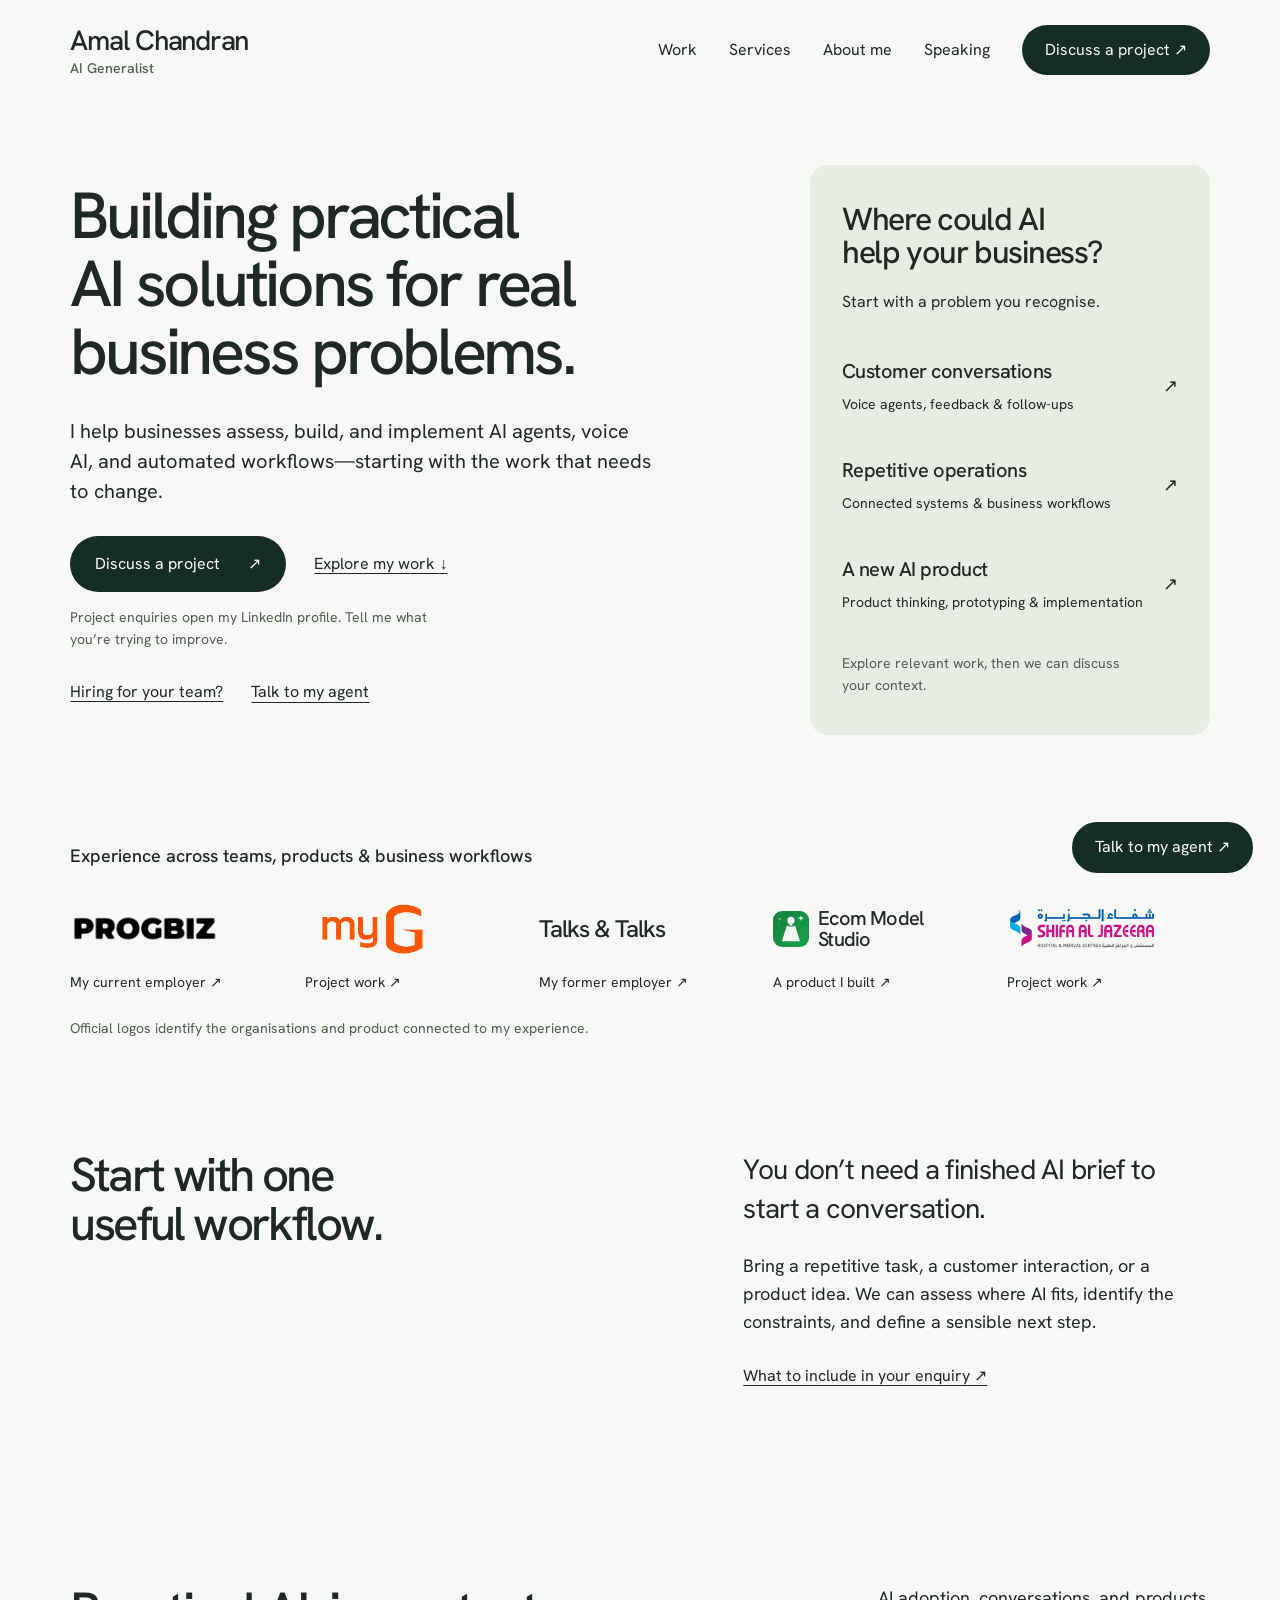
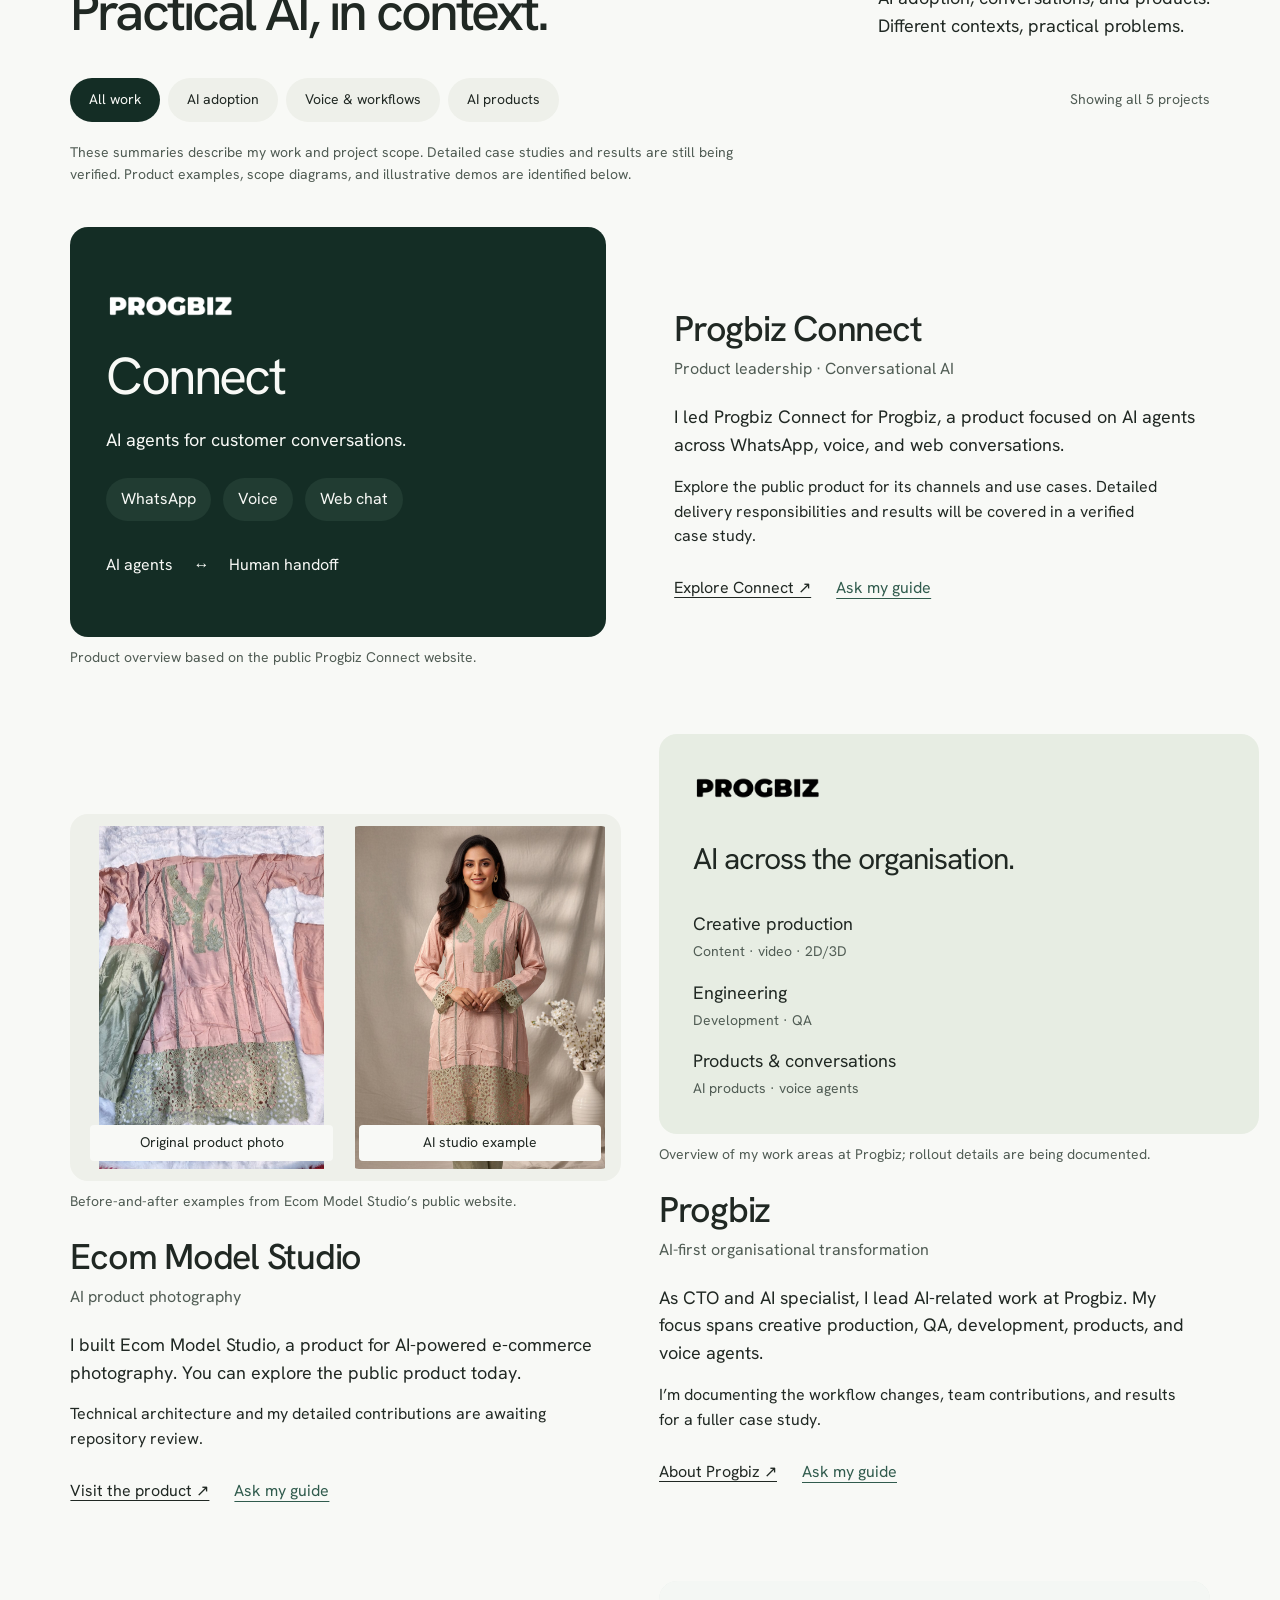
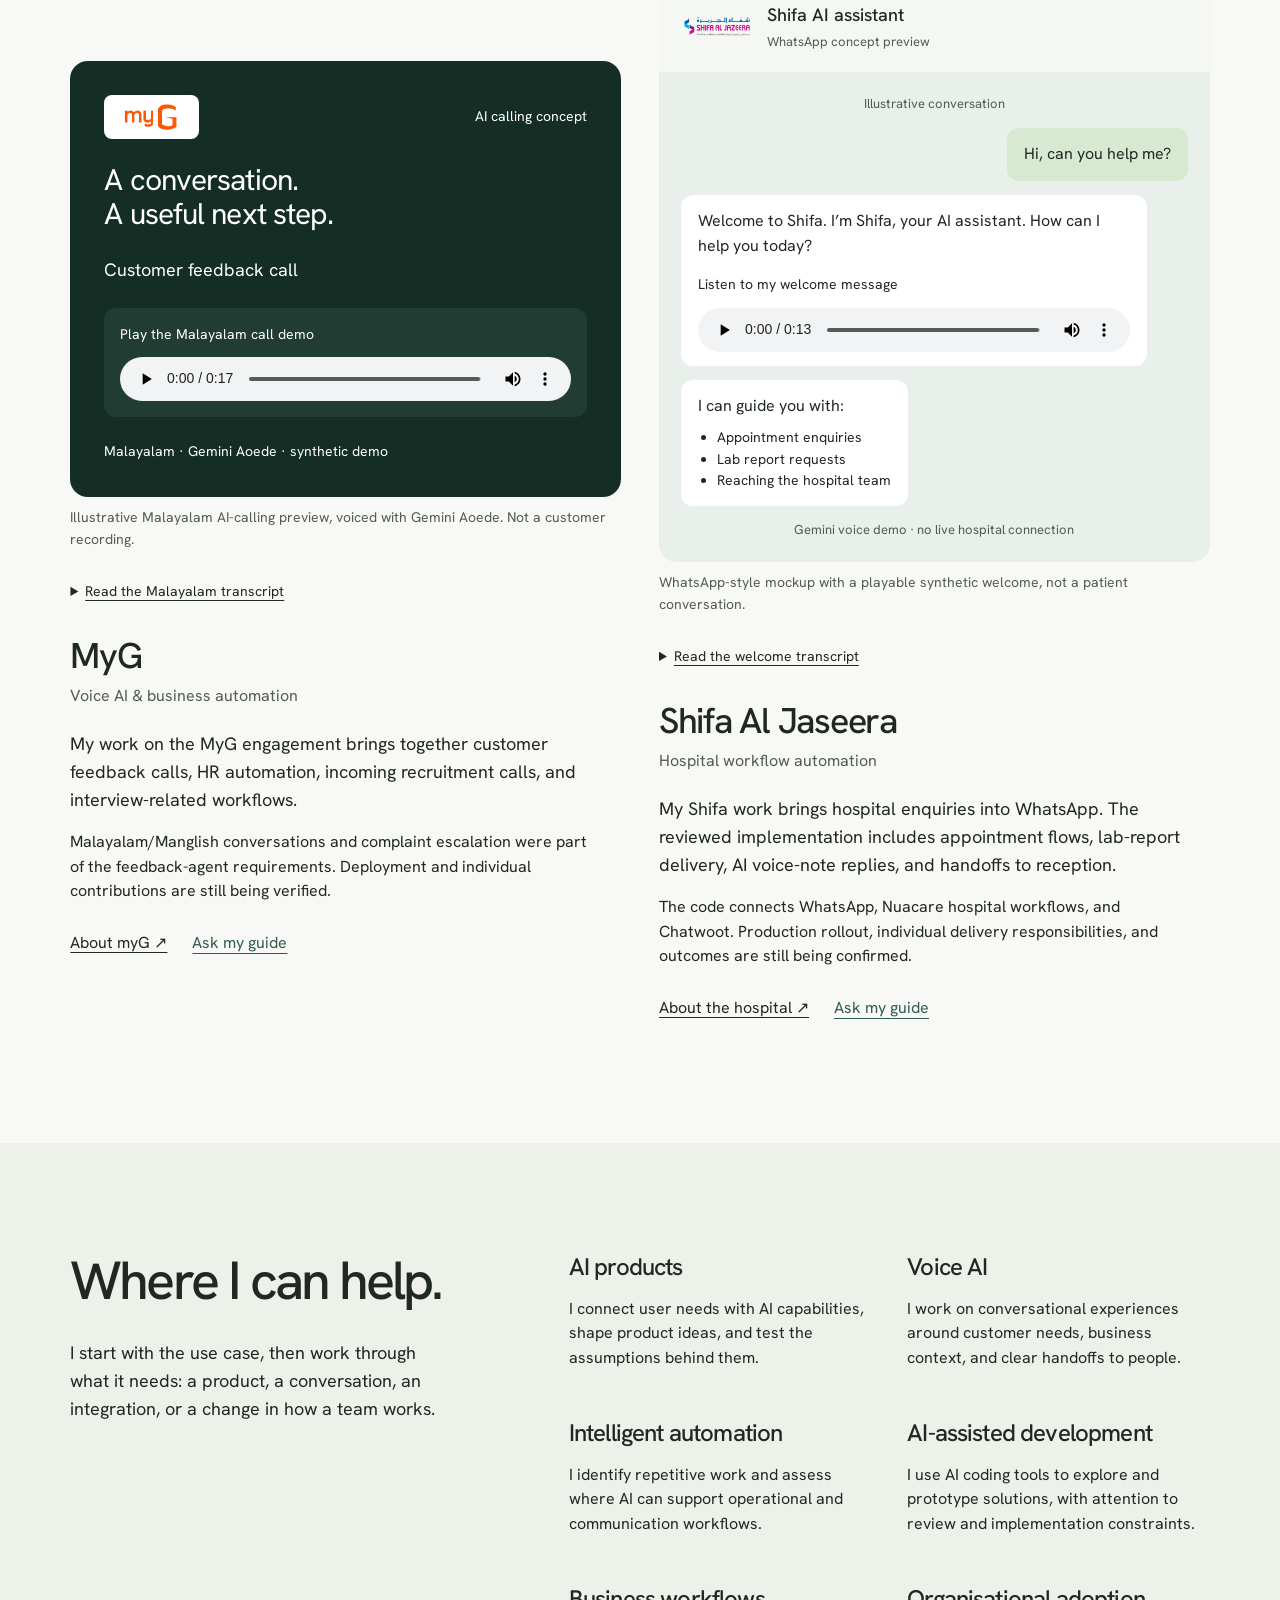
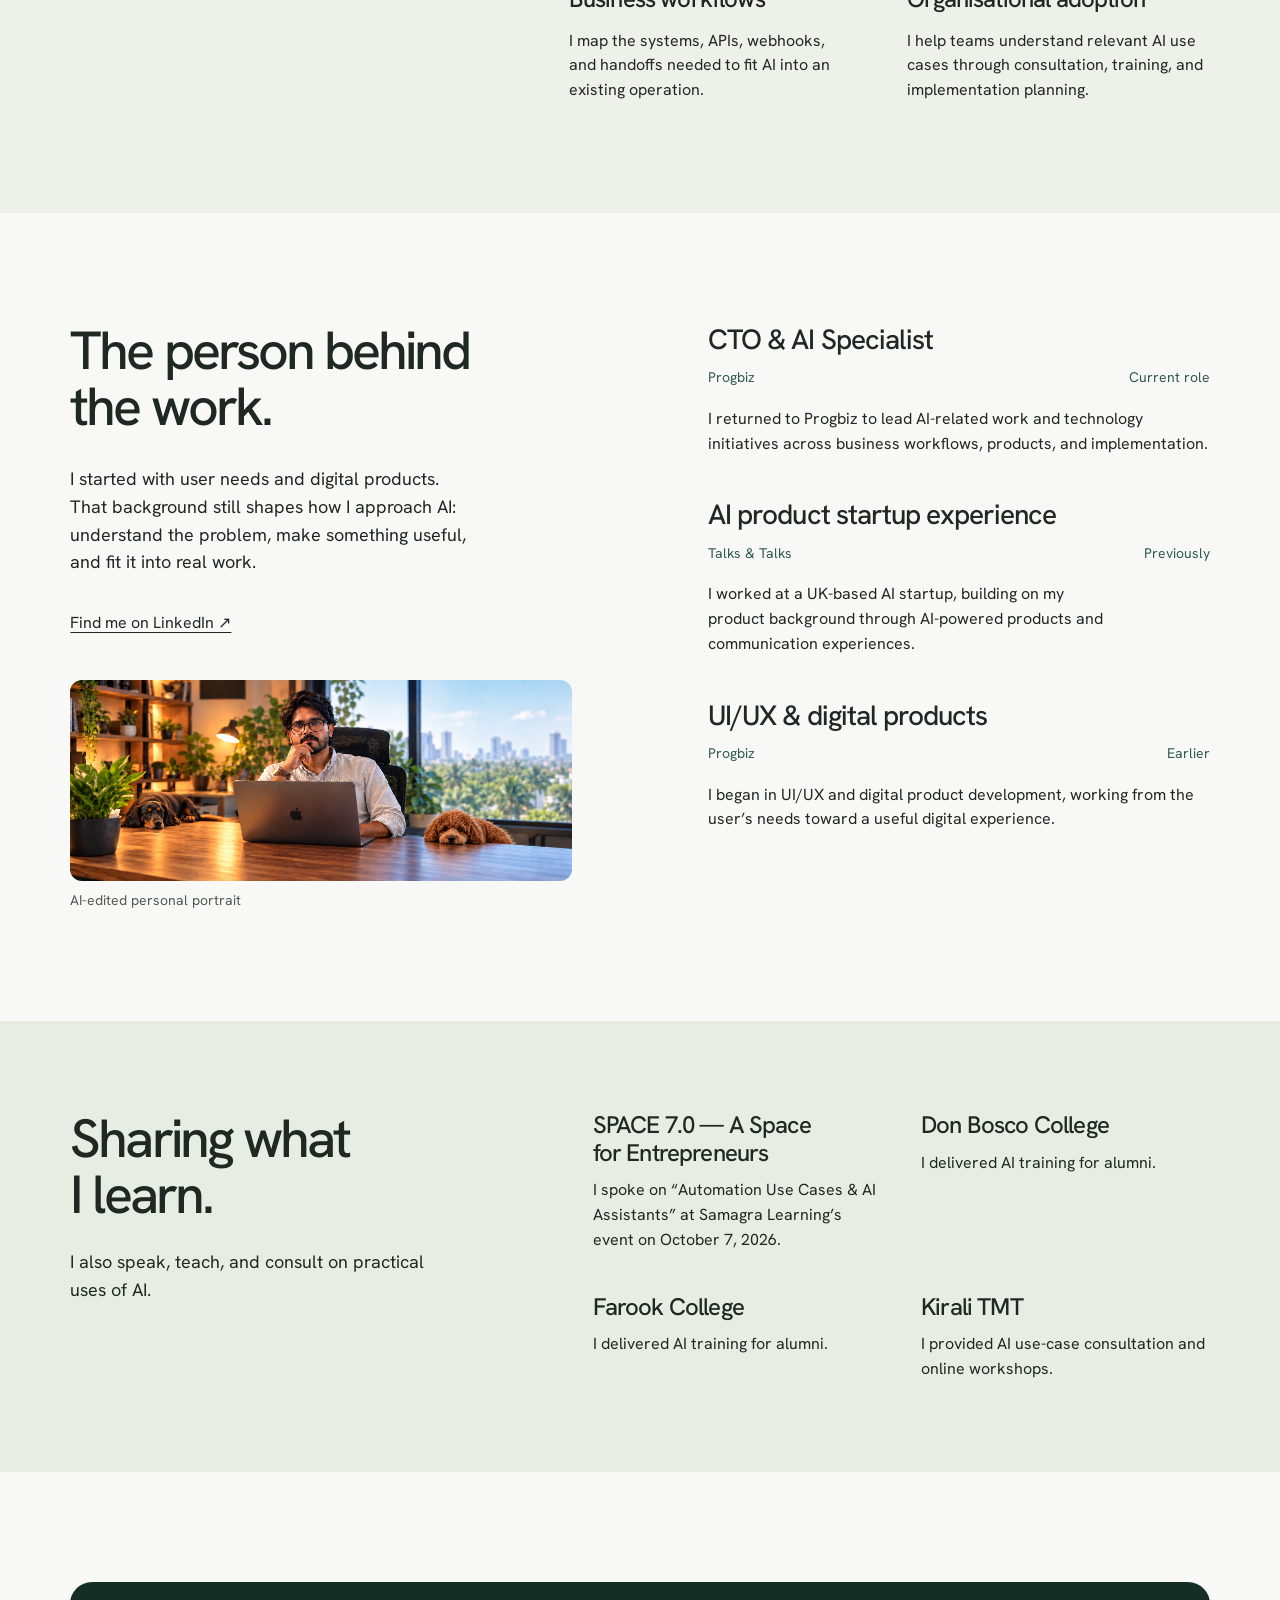
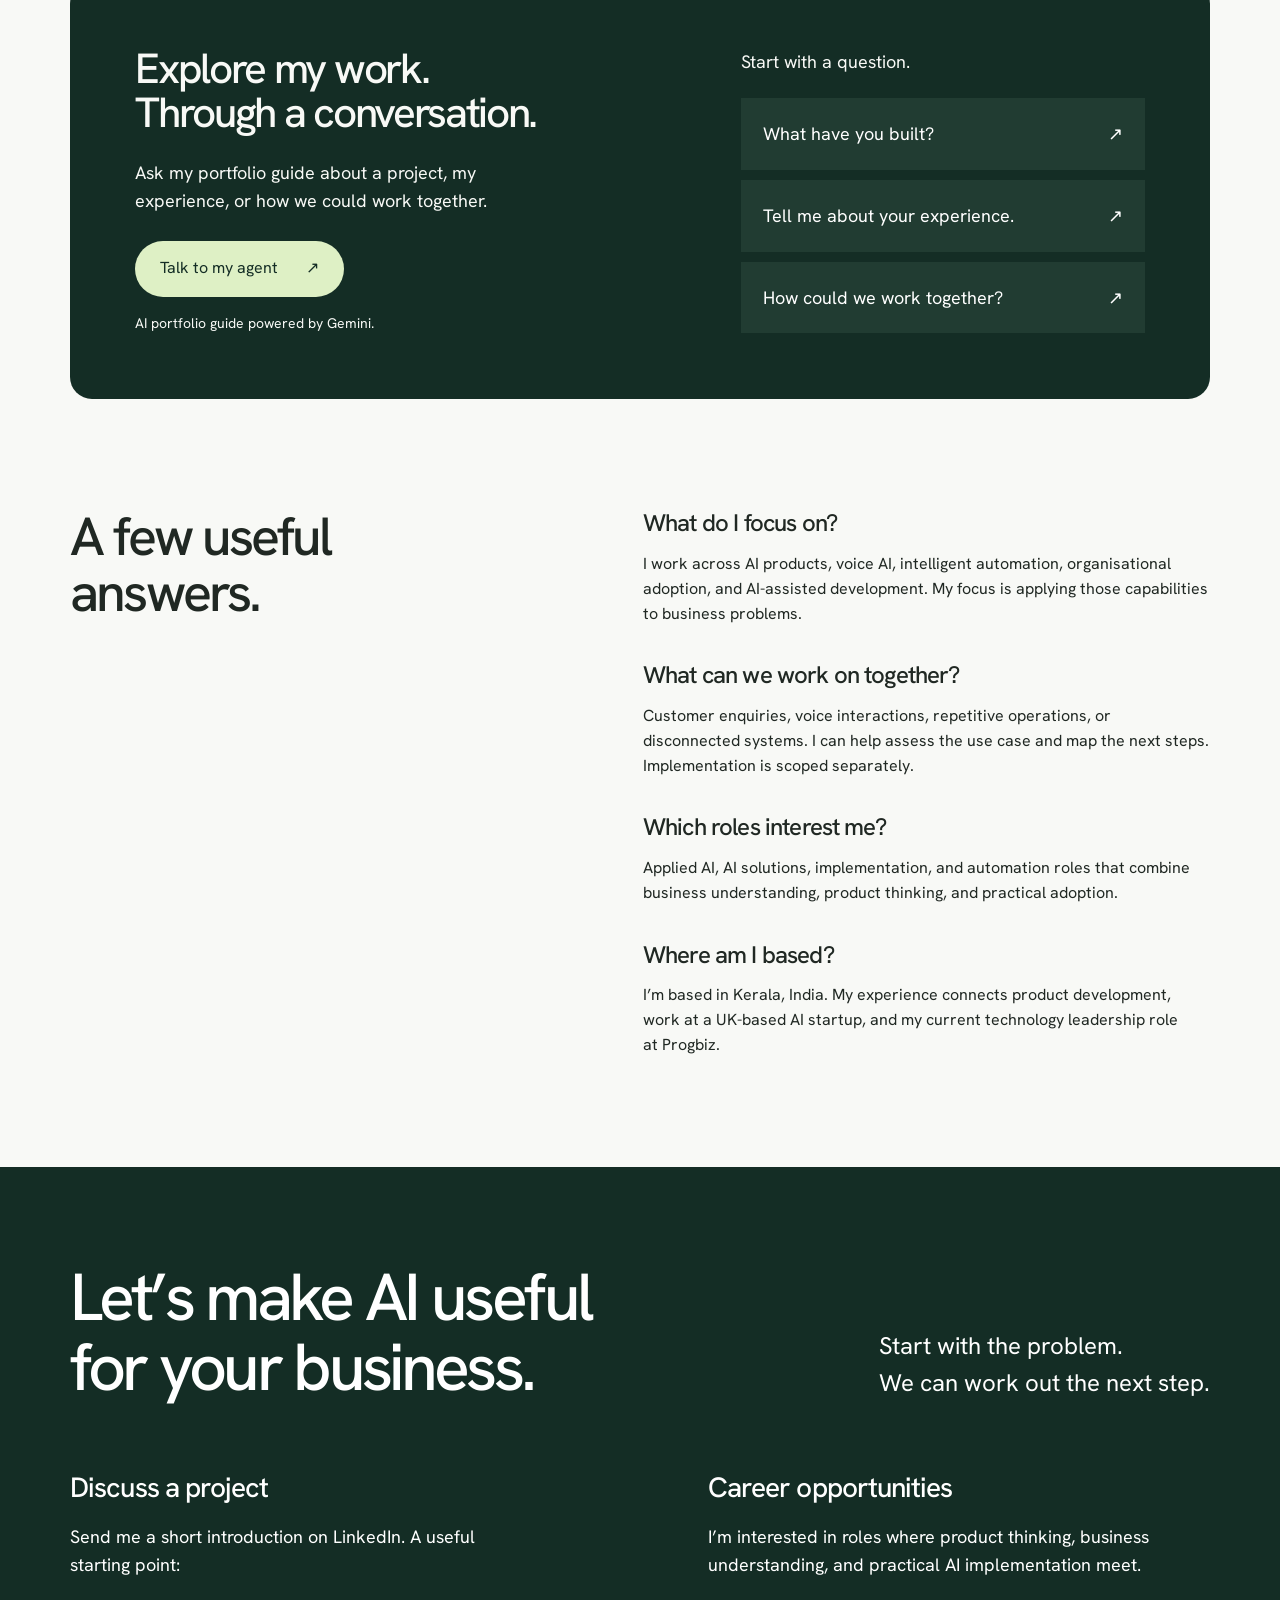
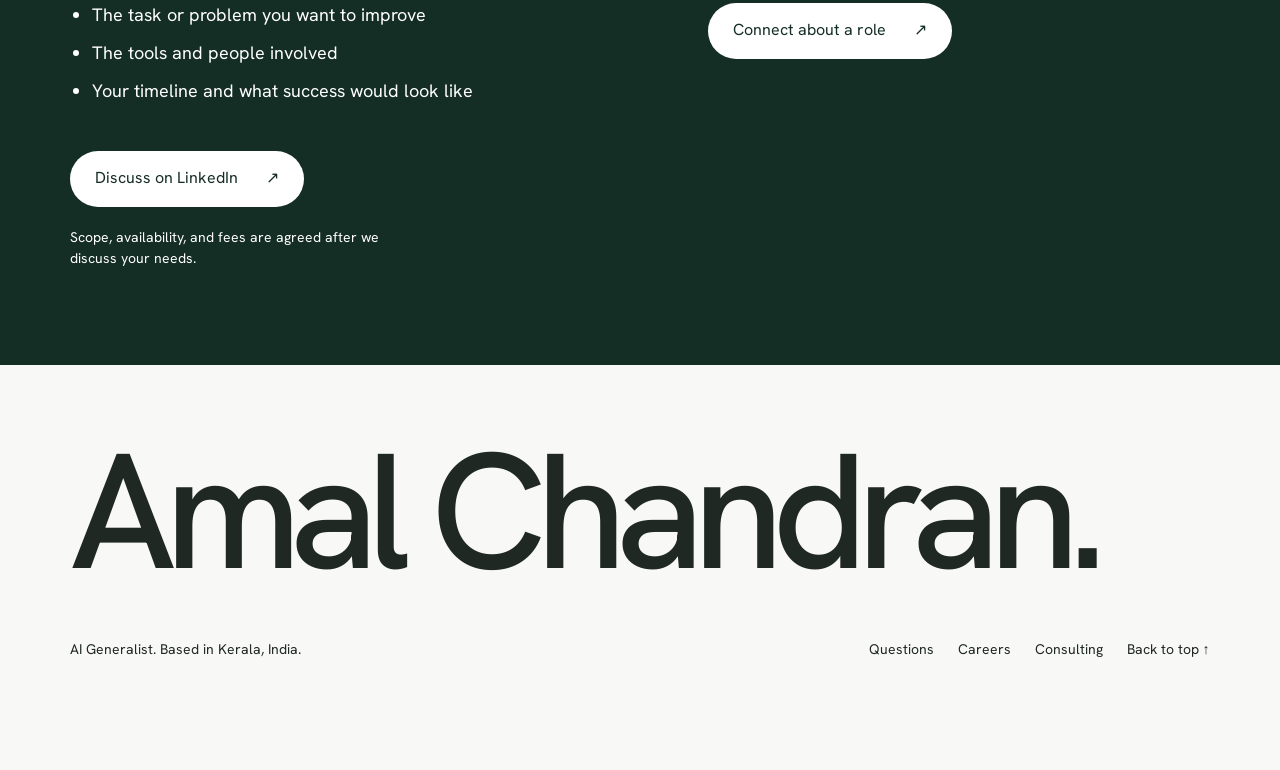
==== commit 522eb299: "Connect live Gemini chat through Cloudflare" ====
--- a/index.html
+++ b/index.html
@@ -66,7 +66,7 @@
     <link rel="canonical" href="https://amaluix.github.io/">
     <meta property="og:url" content="https://amaluix.github.io/">
   </head>
-  <body>
+  <body data-agent-mode="gemini" data-agent-endpoint="https://amal-portfolio-chat.amal-housekeeping.workers.dev/api/chat">
     <a class="skip-link" href="#main">Skip to content</a>
     <header class="site-header"><div class="container header-inner">
       <a class="identity" href="#top" aria-label="Amal Chandran, back to top">Amal Chandran<span>AI Generalist</span></a>
@@ -123,7 +123,7 @@
         <li><h3>UI/UX &amp; digital products</h3><div class="timeline-meta"><span>Progbiz</span><span>Earlier</span></div><p>I began in UI/UX and digital product development, working from the user’s needs toward a useful digital experience.</p></li>
       </ol></section>
       <section class="speaking-section" id="speaking" aria-labelledby="speaking-title"><div class="container speaking-inner"><div class="speaking-intro"><h2 id="speaking-title">Sharing what<br>I learn.</h2><p>I also speak, teach, and consult on practical uses of AI.</p></div><ul class="engagements"><li><h3>SPACE 7.0 — A Space for Entrepreneurs</h3><p>I spoke on “Automation Use Cases &amp; AI Assistants” at Samagra Learning’s event on <time datetime="2026-10-07">October 7, 2026</time>.</p></li><li><h3>Don Bosco College</h3><p>I delivered AI training for alumni.</p></li><li><h3>Farook College</h3><p>I delivered AI training for alumni.</p></li><li><h3>Kirali TMT</h3><p>I provided AI use-case consultation and online workshops.</p></li></ul></div></section>
-      <section class="agent-feature container" aria-labelledby="agent-feature-title"><div class="agent-invitation"><h2 id="agent-feature-title">Explore my work.<br>Through a conversation.</h2><p>Ask my portfolio guide about a project, my experience, or how we could work together.</p><button type="button" class="button button-dark" data-agent-open hidden>Talk to my agent <span aria-hidden="true">↗</span></button><p class="agent-feature-note">Local demo with prepared answers. Live AI connection pending.</p><noscript><p><a href="#questions">Read the answers below.</a></p></noscript></div><div class="agent-sampler"><p>Start with a question.</p><button type="button" data-agent-open data-ask="What have you built?" hidden>What have you built? <span aria-hidden="true">↗</span></button><button type="button" data-agent-open data-ask="Tell me about your experience" hidden>Tell me about your experience. <span aria-hidden="true">↗</span></button><button type="button" data-agent-open data-ask="How could we work together?" hidden>How could we work together? <span aria-hidden="true">↗</span></button></div></section>
+      <section class="agent-feature container" aria-labelledby="agent-feature-title"><div class="agent-invitation"><h2 id="agent-feature-title">Explore my work.<br>Through a conversation.</h2><p>Ask my portfolio guide about a project, my experience, or how we could work together.</p><button type="button" class="button button-dark" data-agent-open hidden>Talk to my agent <span aria-hidden="true">↗</span></button><p class="agent-feature-note">AI portfolio guide powered by Gemini.</p><noscript><p><a href="#questions">Read the answers below.</a></p></noscript></div><div class="agent-sampler"><p>Start with a question.</p><button type="button" data-agent-open data-ask="What have you built?" hidden>What have you built? <span aria-hidden="true">↗</span></button><button type="button" data-agent-open data-ask="Tell me about your experience" hidden>Tell me about your experience. <span aria-hidden="true">↗</span></button><button type="button" data-agent-open data-ask="How could we work together?" hidden>How could we work together? <span aria-hidden="true">↗</span></button></div></section>
       <section class="questions-section section container" id="questions" aria-labelledby="questions-title"><h2 id="questions-title">A few useful answers.</h2><div class="answer-list">
         <article class="answer-row"><h3>What do I focus on?</h3><p>I work across AI products, voice AI, intelligent automation, organisational adoption, and AI-assisted development. My focus is applying those capabilities to business problems.</p></article>
         <article class="answer-row"><h3>What can we work on together?</h3><p>Customer enquiries, voice interactions, repetitive operations, or disconnected systems. I can help assess the use case and map the next steps. Implementation is scoped separately.</p></article>
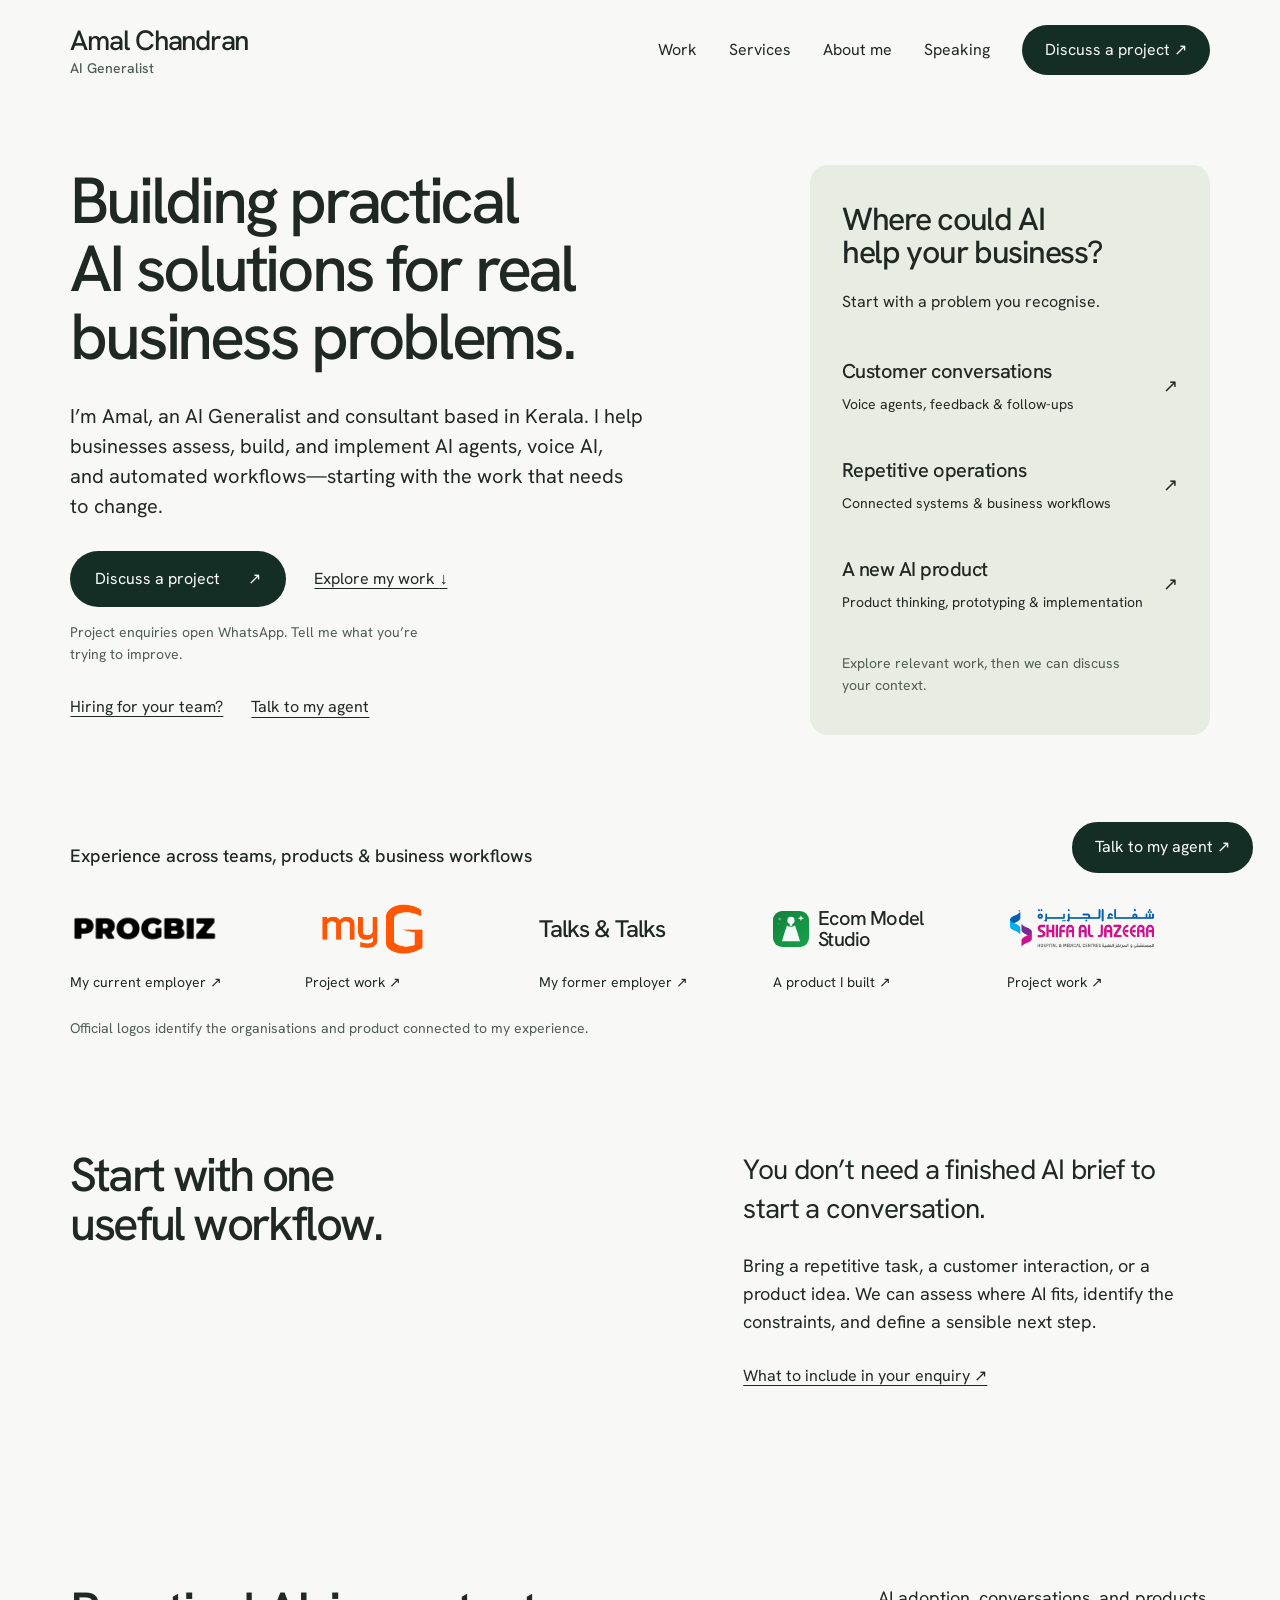
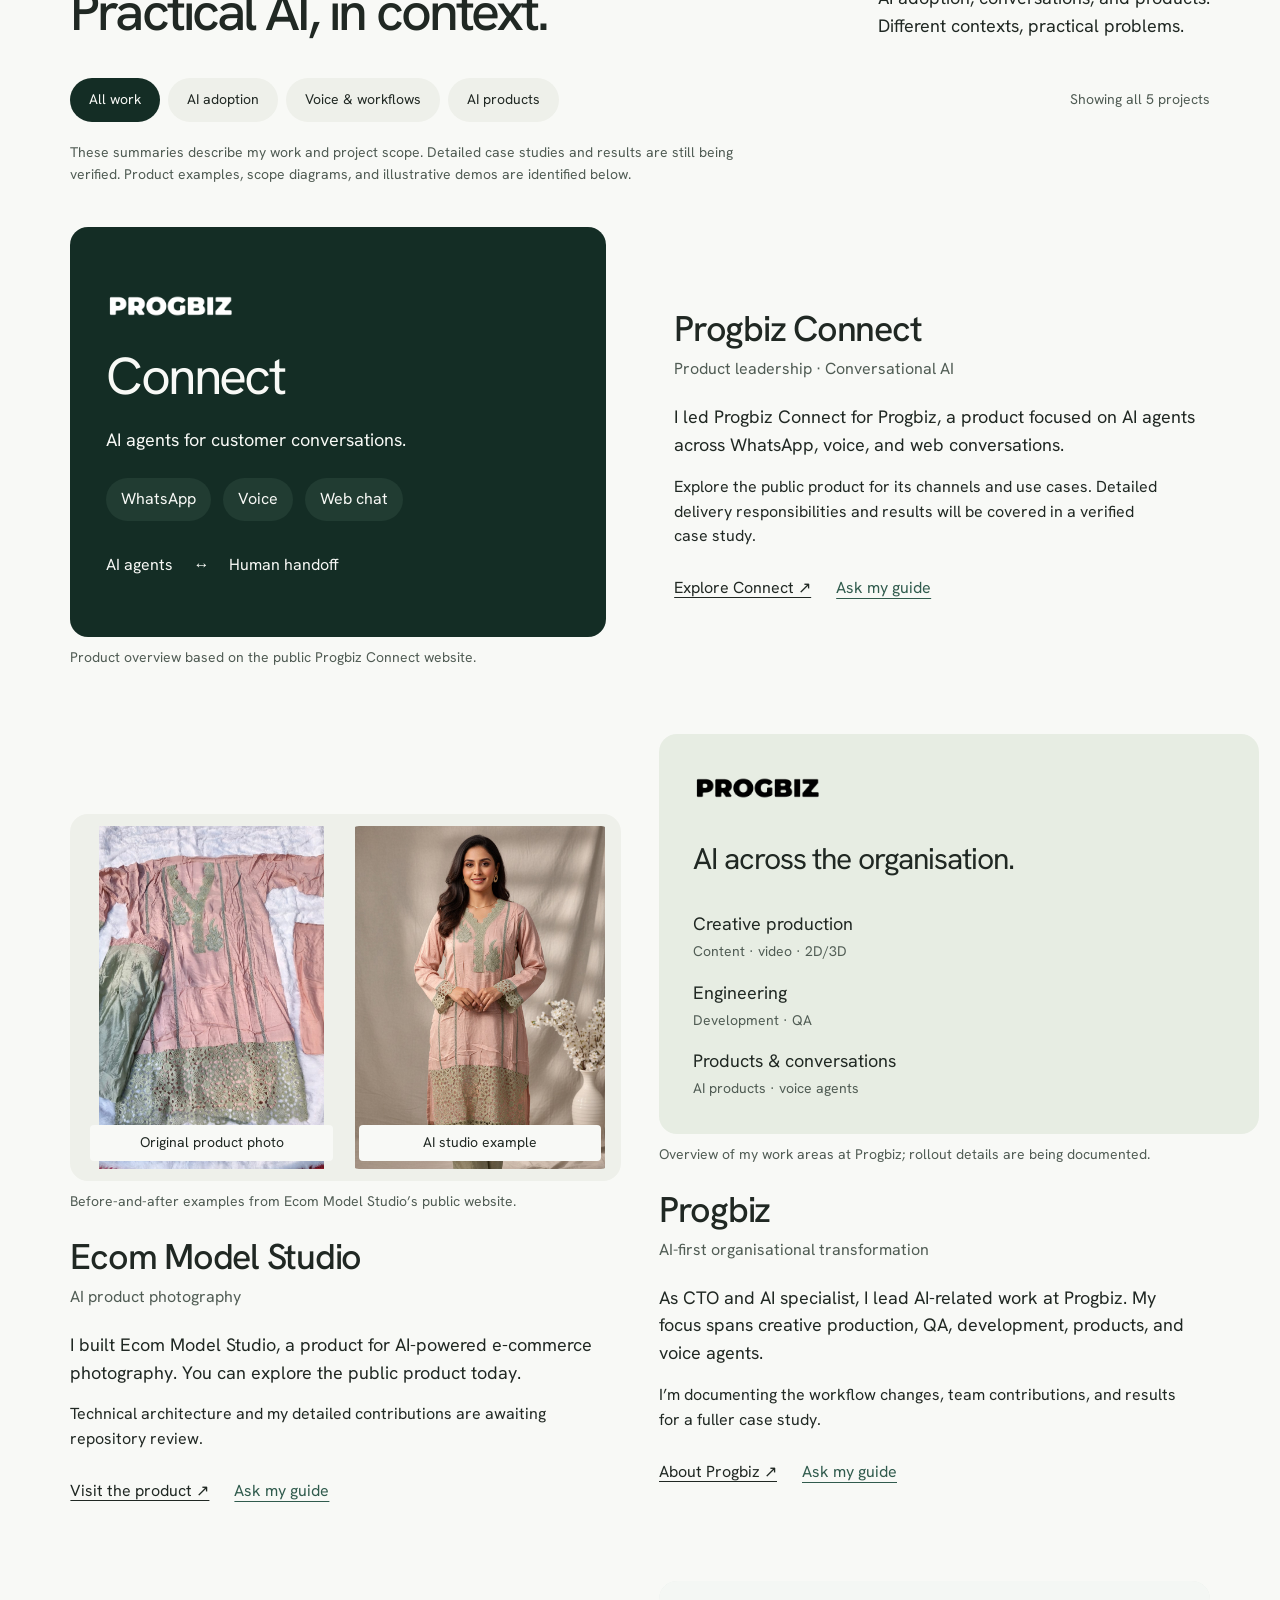
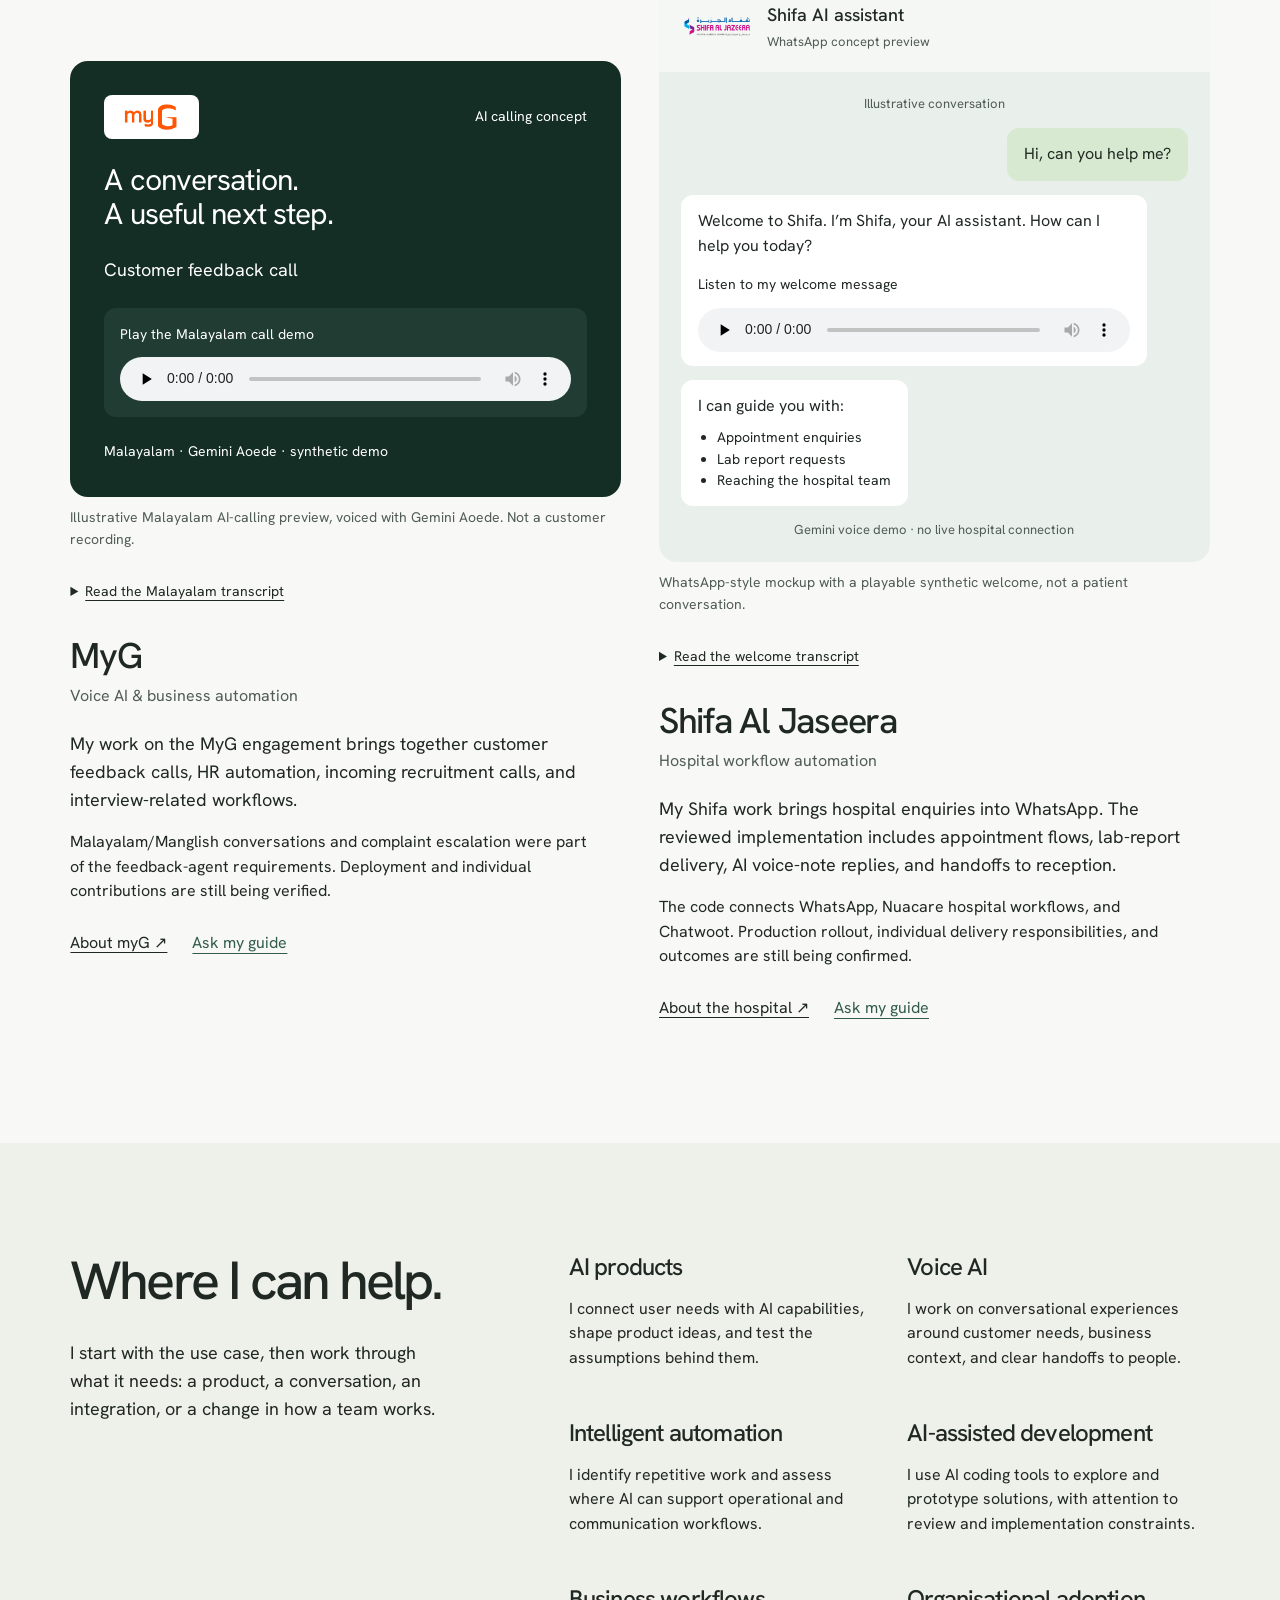
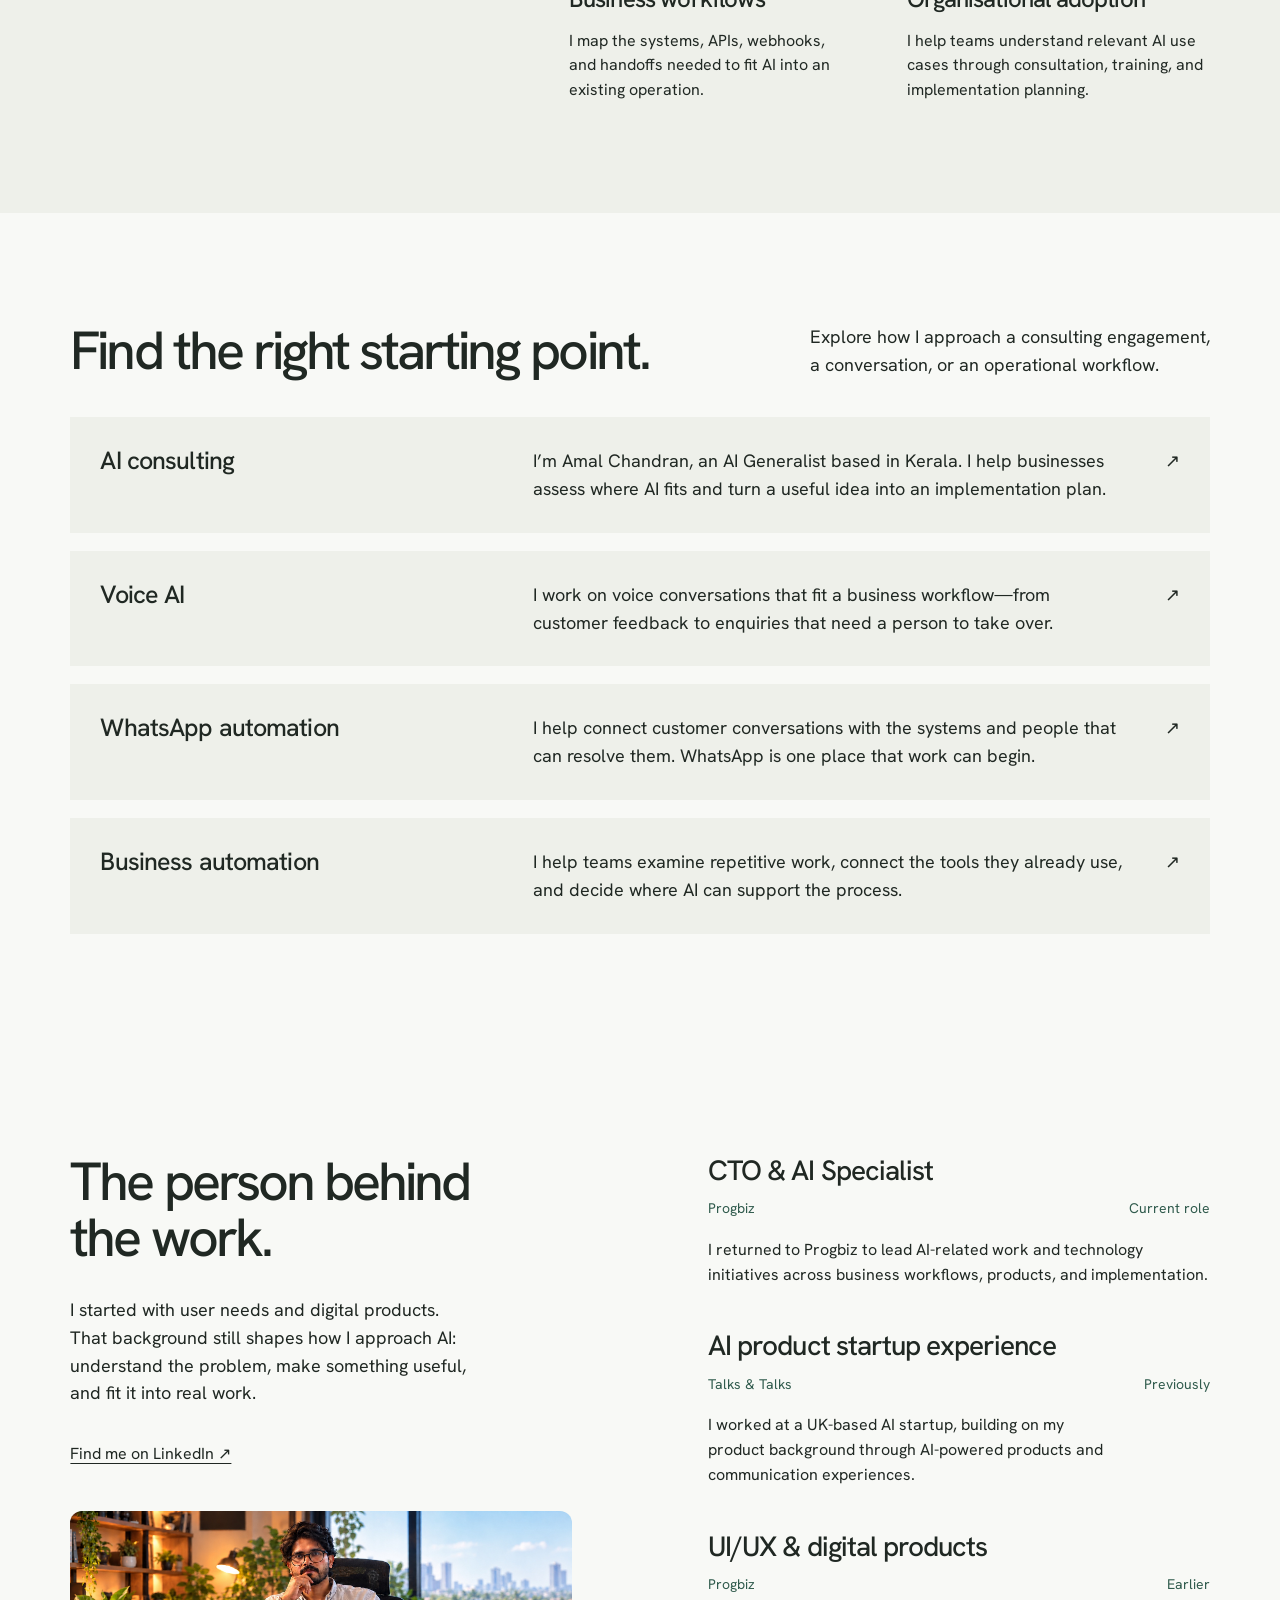
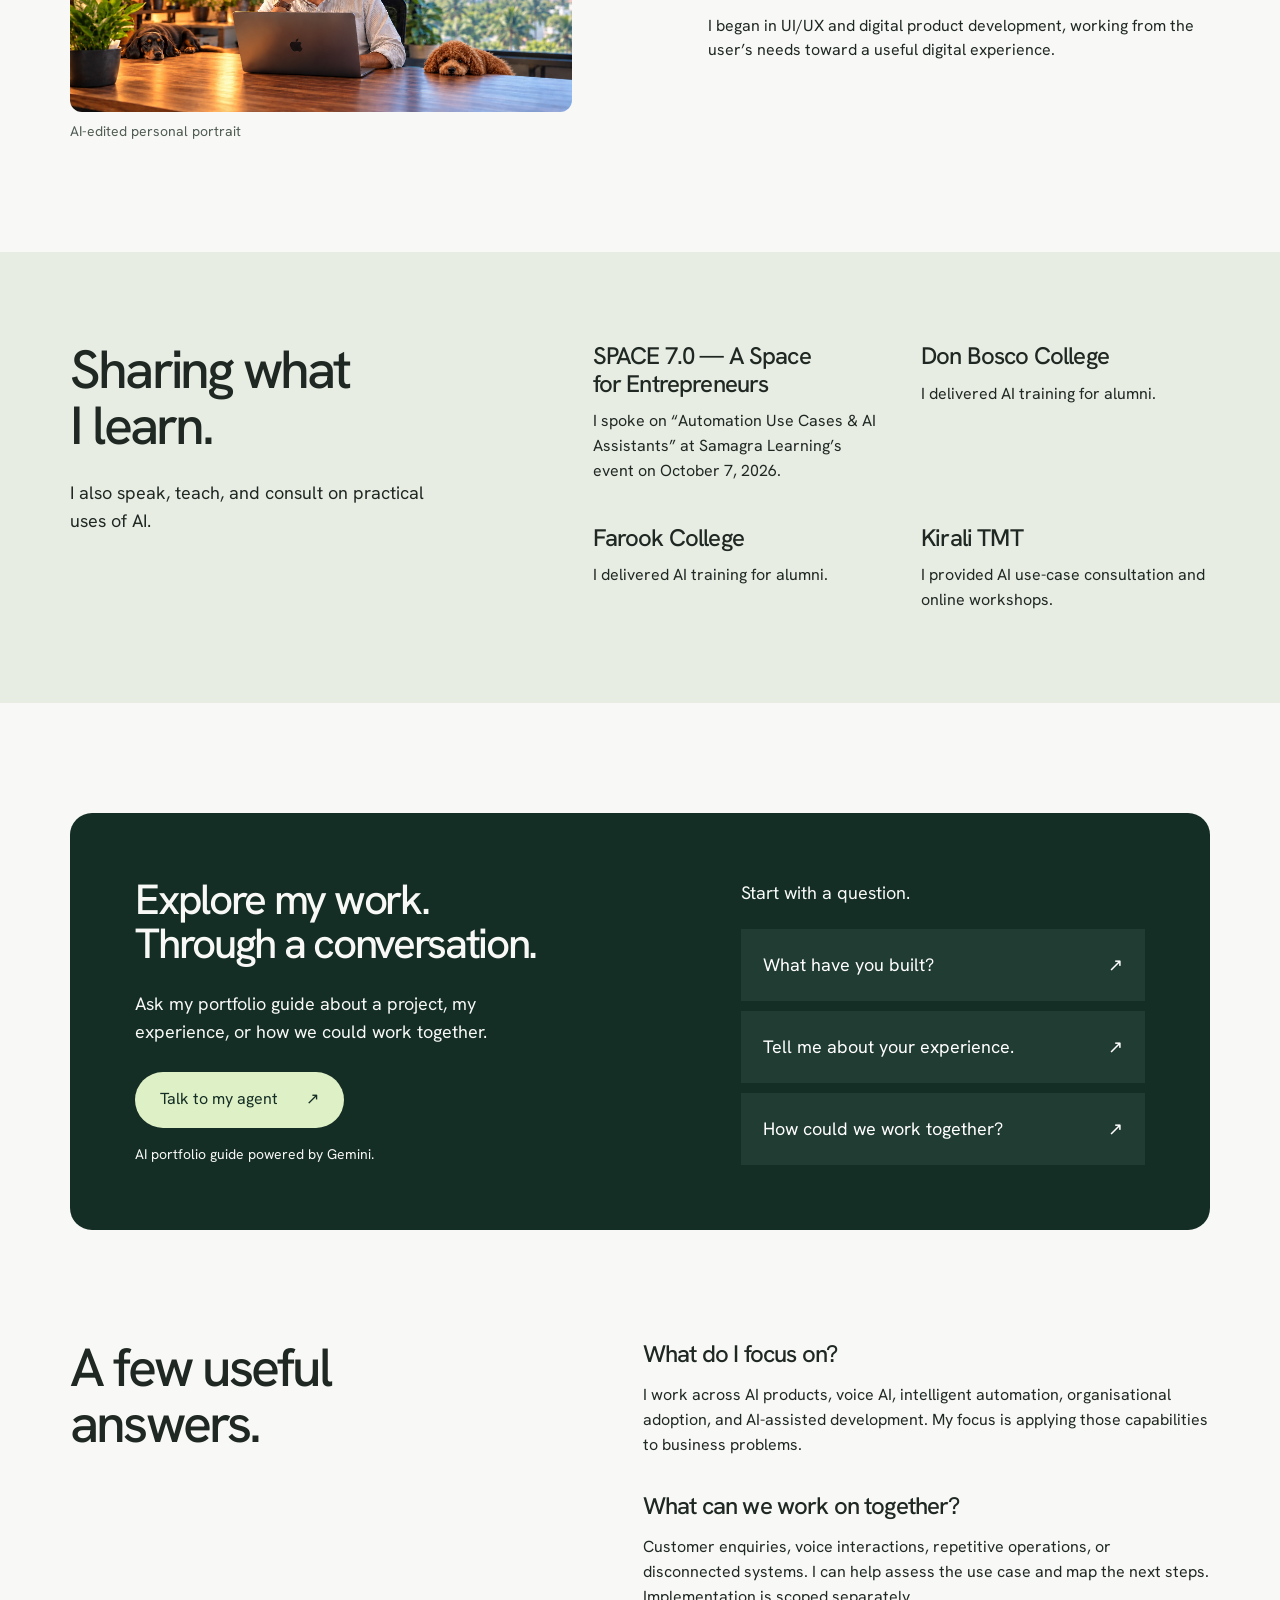
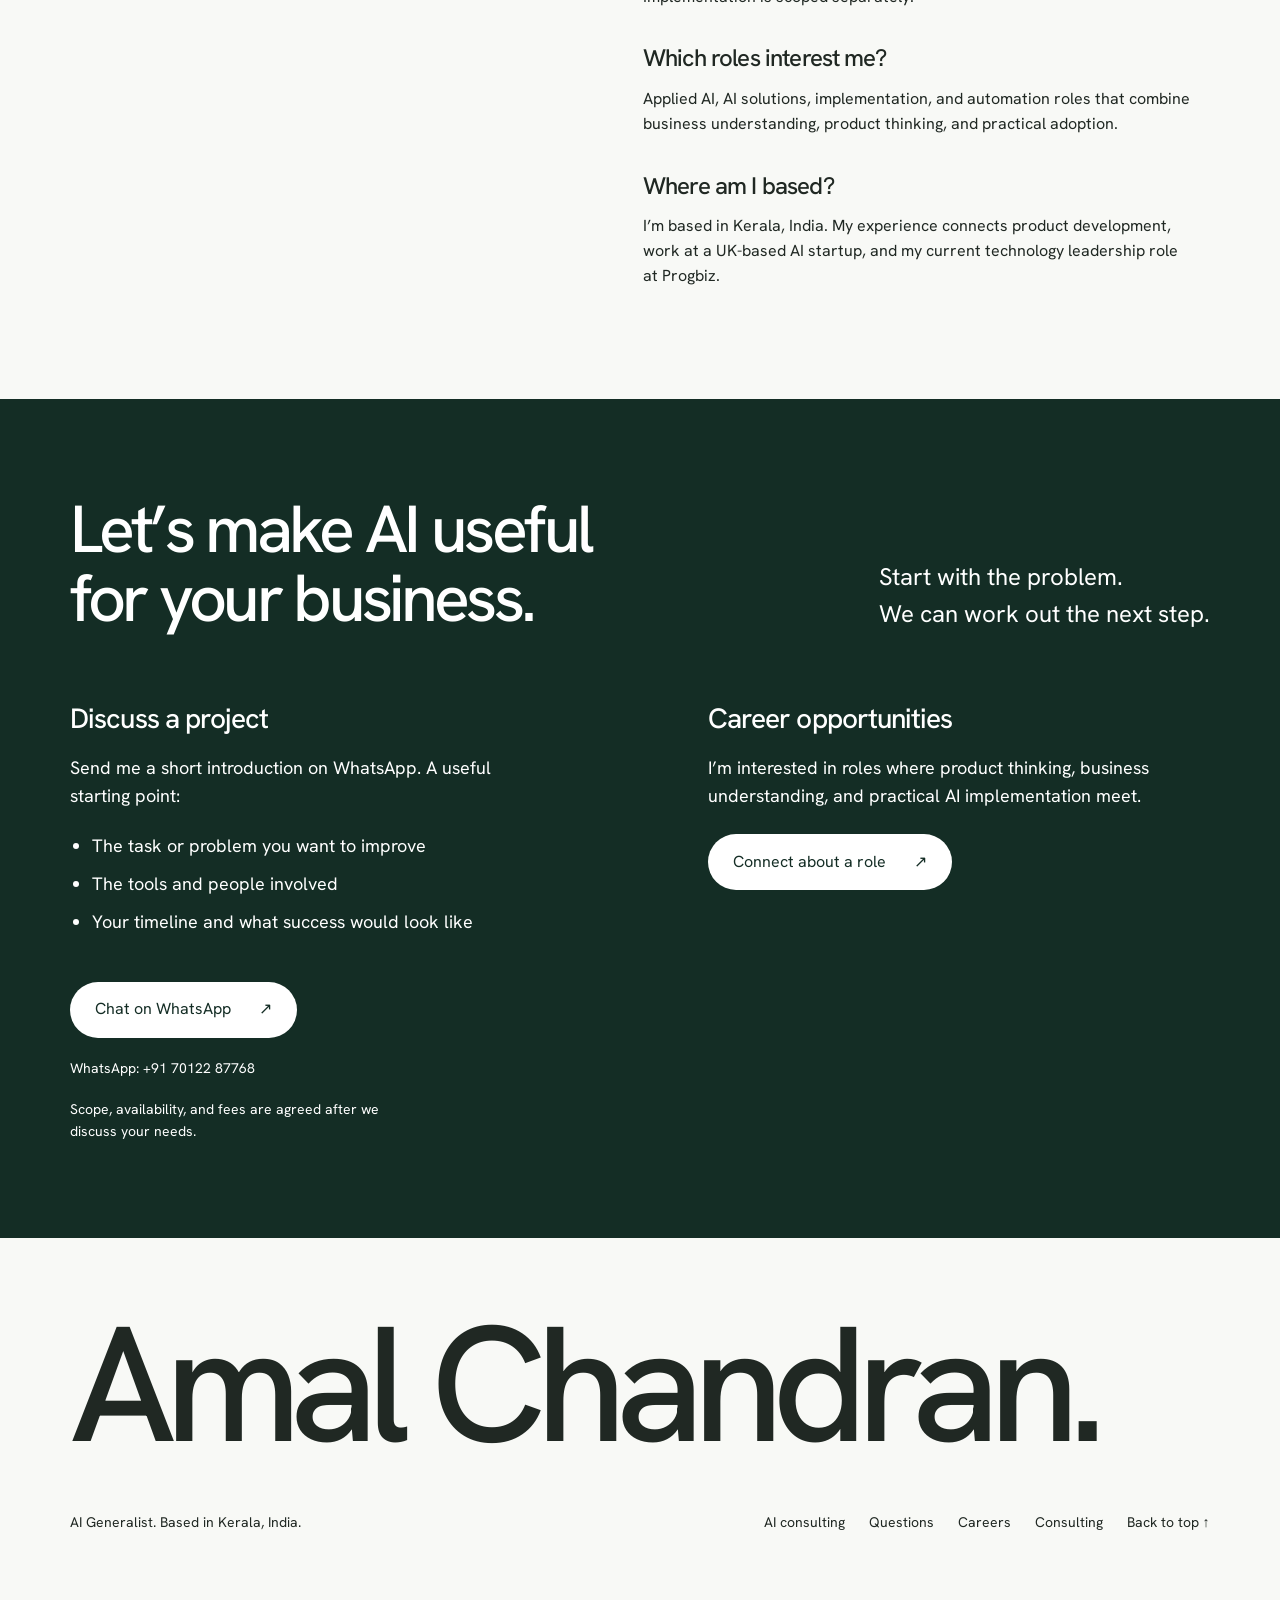
==== commit a0439d41: "Add AI consulting pages and canonical domain SEO" ====
--- a/index.html
+++ b/index.html
@@ -4,21 +4,25 @@
     <meta charset="utf-8">
     <meta name="viewport" content="width=device-width, initial-scale=1">
     <meta name="theme-color" content="#f8f9f6">
-    <meta name="description" content="Amal Chandran is an AI Generalist in Kerala, India, working across AI products, voice AI, intelligent automation, organisational AI adoption, and business workflows.">
+    <meta name="description" content="AI consulting with Amal Chandran in Kerala, India. Explore AI agents, voice AI, WhatsApp automation and practical business workflows. Discuss your project.">
     <meta name="robots" content="index, follow, max-image-preview:large">
+    <meta property="og:site_name" content="Amal Chandran">
     <meta property="og:type" content="website">
-    <meta property="og:title" content="Amal Chandran — AI Generalist">
+    <meta property="og:title" content="Amal Chandran — AI Generalist &amp; Consultant in Kerala">
     <meta property="og:description" content="Building practical AI solutions for real business problems. AI products, voice AI, intelligent automation, and AI-driven business workflows.">
+    <meta name="twitter:title" content="Amal Chandran — AI Generalist &amp; Consultant in Kerala">
+    <meta name="twitter:description" content="AI consulting, voice AI, WhatsApp automation and practical business workflows. Explore my work and discuss your project.">
     <meta name="twitter:card" content="summary_large_image">
-    <meta property="og:image" content="https://amaluix.github.io/assets/social-card.png">
+    <meta property="og:image" content="https://madeofsystems.me/assets/social-card.png">
     <meta property="og:image:width" content="1200">
     <meta property="og:image:height" content="630">
     <meta property="og:image:alt" content="Amal Chandran, AI Generalist. Practical AI for real business problems.">
-    <meta name="twitter:image" content="https://amaluix.github.io/assets/social-card.png">
+    <meta name="twitter:image" content="https://madeofsystems.me/assets/social-card.png">
+    <meta name="google-site-verification" content="uiSsJR9hVgWPDmfGL1cYM483HydPegA6xON0E15owZM">
     <meta name="author" content="Amal Chandran">
     <meta property="og:locale" content="en_IN">
     <link rel="preload" href="assets/fonts/hanken-grotesk-medium.ttf" as="font" type="font/ttf" crossorigin>
-    <title>Amal Chandran — AI Generalist | Voice AI &amp; Automation</title>
+    <title>Amal Chandran — AI Generalist &amp; Consultant in Kerala</title>
     <link rel="icon" href="assets/favicon.svg" type="image/svg+xml">
     <link rel="stylesheet" href="styles.css">
     <!-- Canonical and absolute sharing URLs are set by scripts/build.py for a confirmed domain. -->
@@ -28,15 +32,16 @@
 {
   "@context": "https://schema.org",
   "@type": "ProfilePage",
-  "@id": "https://amaluix.github.io/#profile",
+  "@id": "https://madeofsystems.me/#profile",
   "name": "Amal Chandran — AI Generalist",
   "description": "AI products, voice AI, intelligent automation, and AI-driven business workflows.",
   "inLanguage": "en",
   "mainEntity": {
     "@type": "Person",
-    "@id": "https://amaluix.github.io/#amal-chandran",
+    "@id": "https://madeofsystems.me/#amal-chandran",
     "name": "Amal Chandran",
     "jobTitle": "AI Generalist",
+    "telephone": "+917012287768",
     "sameAs": [
       "https://in.linkedin.com/in/amal-chandran-designer"
     ],
@@ -58,28 +63,32 @@
       "Organisational AI adoption",
       "Business workflow implementation"
     ],
-    "url": "https://amaluix.github.io/"
+    "url": "https://madeofsystems.me/"
   },
-  "url": "https://amaluix.github.io/"
+  "url": "https://madeofsystems.me/",
+  "isPartOf": {
+    "@id": "https://madeofsystems.me/#website"
+  }
 }
     </script>
-    <link rel="canonical" href="https://amaluix.github.io/">
-    <meta property="og:url" content="https://amaluix.github.io/">
-  </head>
-  <body data-agent-mode="gemini" data-agent-endpoint="https://amal-portfolio-chat.amal-housekeeping.workers.dev/api/chat">
+    <link rel="canonical" href="https://madeofsystems.me/">
+    <meta property="og:url" content="https://madeofsystems.me/">
+  <script type="application/ld+json">{"@context": "https://schema.org", "@graph": [{"@type": "WebSite", "@id": "https://madeofsystems.me/#website", "url": "https://madeofsystems.me/", "name": "Amal Chandran", "inLanguage": "en", "publisher": {"@id": "https://madeofsystems.me/#amal-chandran"}}, {"@type": "Service", "@id": "https://madeofsystems.me/services/ai-consulting/#service", "url": "https://madeofsystems.me/services/ai-consulting/", "name": "AI consulting with Amal Chandran", "serviceType": "AI consulting", "description": "AI consulting with Amal Chandran, an AI Generalist based in Kerala. Assess business use cases, plan implementation, and explore agents, automation and adoption.", "provider": {"@id": "https://madeofsystems.me/#amal-chandran"}}, {"@type": "Service", "@id": "https://madeofsystems.me/services/voice-ai/#service", "url": "https://madeofsystems.me/services/voice-ai/", "name": "Voice AI with Amal Chandran", "serviceType": "Voice AI", "description": "Explore voice AI for customer feedback and business conversations with Amal Chandran. Hear a Malayalam demo and discuss workflows, language and human handoffs.", "provider": {"@id": "https://madeofsystems.me/#amal-chandran"}}, {"@type": "Service", "@id": "https://madeofsystems.me/services/whatsapp-automation/#service", "url": "https://madeofsystems.me/services/whatsapp-automation/", "name": "WhatsApp automation with Amal Chandran", "serviceType": "WhatsApp automation", "description": "Discuss WhatsApp AI agents, enquiry workflows and human handoffs with Amal Chandran. Explore verified Shifa implementation scope and Progbiz Connect work.", "provider": {"@id": "https://madeofsystems.me/#amal-chandran"}}, {"@type": "Service", "@id": "https://madeofsystems.me/services/business-automation/#service", "url": "https://madeofsystems.me/services/business-automation/", "name": "Business automation with Amal Chandran", "serviceType": "Business automation", "description": "Assess repetitive work, system integrations and AI adoption with Amal Chandran. Practical business automation consulting grounded in workflows and human review.", "provider": {"@id": "https://madeofsystems.me/#amal-chandran"}}]}</script>
+</head>
+  <body data-agent-mode="gemini" data-agent-endpoint="https://madeofsystems.me/api/chat">
     <a class="skip-link" href="#main">Skip to content</a>
     <header class="site-header"><div class="container header-inner">
       <a class="identity" href="#top" aria-label="Amal Chandran, back to top">Amal Chandran<span>AI Generalist</span></a>
       <button class="agent-launcher" aria-label="Talk to my agent" type="button" data-agent-open aria-haspopup="dialog" aria-controls="agent-dialog" hidden><span class="agent-launch-label">Talk to my agent <span aria-hidden="true">↗</span></span><span class="agent-mobile-label" aria-hidden="true">Ask</span></button>
       <button class="menu-toggle" type="button" aria-expanded="false" aria-controls="site-nav" hidden>Menu <span aria-hidden="true">+</span></button>
-      <nav id="site-nav" aria-label="Main navigation"><a href="#work">Work</a><a href="#expertise">Services</a><a href="#experience">About me</a><a href="#speaking">Speaking</a><a class="nav-contact" href="#consulting">Discuss a project <span aria-hidden="true">↗</span></a></nav>
+      <nav id="site-nav" aria-label="Main navigation"><a href="#work">Work</a><a href="#services">Services</a><a href="#experience">About me</a><a href="#speaking">Speaking</a><a class="nav-contact" href="#consulting">Discuss a project <span aria-hidden="true">↗</span></a></nav>
     </div></header>
     <main id="main" tabindex="-1">
       <section class="hero container" id="top" aria-labelledby="hero-title">
         <div class="hero-content"><h1 id="hero-title">Building practical AI solutions for real business problems.</h1>
-          <p class="hero-intro">I help businesses assess, build, and implement AI agents, voice AI, and automated workflows—starting with the work that needs to change.</p>
-          <div class="hero-routes"><a class="button button-dark" href="https://in.linkedin.com/in/amal-chandran-designer" target="_blank" rel="noopener noreferrer">Discuss a project <span aria-hidden="true">↗</span></a><a class="text-link" href="#work">Explore my work <span aria-hidden="true">↓</span></a></div>
-          <p class="hero-contact-note">Project enquiries open my LinkedIn profile. Tell me what you’re trying to improve.</p>
+          <p class="hero-intro">I’m Amal, an AI Generalist and consultant based in Kerala. I help businesses assess, build, and implement AI agents, voice AI, and automated workflows—starting with the work that needs to change.</p>
+          <div class="hero-routes"><a class="button button-dark" href="https://wa.me/917012287768" target="_blank" rel="noopener noreferrer">Discuss a project <span aria-hidden="true">↗</span></a><a class="text-link" href="#work">Explore my work <span aria-hidden="true">↓</span></a></div>
+          <p class="hero-contact-note">Project enquiries open WhatsApp. Tell me what you’re trying to improve.</p>
           <div class="hero-audiences"><a href="#careers">Hiring for your team?</a><button class="ask-work" type="button" data-agent-open hidden>Talk to my agent</button></div>
         </div>
         <aside class="hero-fit" aria-labelledby="fit-title"><h2 id="fit-title">Where could AI<br>help your business?</h2><p>Start with a problem you recognise.</p><div class="fit-options">
@@ -105,8 +114,8 @@
 
           <article id="ecom-studio" class="project-row project-ecom" data-category="products" aria-labelledby="ecom-title"><figure class="project-image"><a class="ecom-comparison" href="https://ecommodel.studio/" target="_blank" rel="noopener noreferrer" aria-label="Explore these examples on Ecom Model Studio"><div><img src="assets/images/ecom-kurti-original.jpg" alt="Original pink embroidered kurti photograph displayed on Ecom Model Studio" width="897" height="1372" loading="lazy"><span>Original product photo</span></div><div><img src="assets/images/ecom-kurti-studio.jpg" alt="AI studio model image of the pink kurti displayed on Ecom Model Studio" width="864" height="1184" loading="lazy"><span>AI studio example</span></div></a><figcaption>Before-and-after examples from Ecom Model Studio’s public website.</figcaption></figure><div class="project-title"><h3 id="ecom-title">Ecom Model Studio</h3><p>AI product photography</p></div><div class="project-copy"><p>I built Ecom Model Studio, a product for AI-powered e-commerce photography. You can explore the public product today.</p><p class="project-caveat">Technical architecture and my detailed contributions are awaiting repository review.</p><div class="project-actions"><a class="text-link" href="https://ecommodel.studio/" target="_blank" rel="noopener noreferrer">Visit the product ↗</a><button class="ask-work" type="button" data-agent-open data-ask="What is Ecom Model Studio?" hidden>Ask my guide</button></div></div></article>
           <article id="progbiz" class="project-row project-progbiz" data-category="adoption" aria-labelledby="progbiz-title"><figure class="project-image"><div class="scope-visual scope-progbiz"><img class="scope-logo" src="assets/logos/progbiz.png" width="300" height="100" alt="Progbiz" loading="lazy"><p class="scope-title">AI across the organisation.</p><div class="scope-groups"><span>Creative production<small>Content · video · 2D/3D</small></span><span>Engineering<small>Development · QA</small></span><span>Products &amp; conversations<small>AI products · voice agents</small></span></div></div><figcaption>Overview of my work areas at Progbiz; rollout details are being documented.</figcaption></figure><div class="project-title"><h3 id="progbiz-title">Progbiz</h3><p>AI-first organisational transformation</p></div><div class="project-copy"><p>As CTO and AI specialist, I lead AI-related work at Progbiz. My focus spans creative production, QA, development, products, and voice agents.</p><p class="project-caveat">I’m documenting the workflow changes, team contributions, and results for a fuller case study.</p><div class="project-actions"><a class="text-link" href="https://progbiz.io/" target="_blank" rel="noopener noreferrer">About Progbiz ↗</a><button class="ask-work" type="button" data-agent-open data-ask="What is your role at Progbiz?" hidden>Ask my guide</button></div></div></article>
-          <article id="myg" class="project-row project-myg" data-category="workflows" aria-labelledby="myg-title"><figure class="project-image"><div class="call-demo" data-ui><div class="demo-brand"><img src="assets/logos/myg.png" width="986" height="357" alt="myG" loading="lazy"><span>AI calling concept</span></div><p class="call-demo-title">A conversation.<br>A useful next step.</p><p>Customer feedback call</p><div class="demo-audio"><span id="myg-audio-label">Play the Malayalam call demo</span><audio controls preload="metadata" aria-labelledby="myg-audio-label" src="assets/audio/myg-feedback-malayalam-aoede-v2.mp3">Your browser does not support audio. Read the transcript below.</audio></div><p class="demo-disclosure">Malayalam · Gemini Aoede · synthetic demo</p></div><figcaption>Illustrative Malayalam AI-calling preview, voiced with Gemini Aoede. Not a customer recording.</figcaption></figure><details class="audio-transcript"><summary>Read the Malayalam transcript</summary><p lang="ml">ഹലോ! ഇത് മൈ ജിയുടെ എഐ ഫീഡ്ബാക്ക് കോളിന്റെ ഒരു ഡെമോ ആണ്. ഇപ്പോൾ ഒരു മിനിറ്റ് സംസാരിക്കാൻ പറ്റുമോ? കഴിഞ്ഞ തവണ മൈ ജിയിൽ ഷോപ്പിംഗ് ചെയ്ത അനുഭവം എങ്ങനെയുണ്ടായിരുന്നു? സ്റ്റാഫിന്റെ സഹായമൊക്കെ നന്നായി കിട്ടിയോ? എന്തെങ്കിലും ബുദ്ധിമുട്ടുണ്ടായെങ്കിൽ പറയണേ. നിങ്ങളുടെ അഭിപ്രായം ടീമിനെ അറിയിക്കാൻ ഞാൻ സഹായിക്കാം.</p></details><div class="project-title"><h3 id="myg-title">MyG</h3><p>Voice AI &amp; business automation</p></div><div class="project-copy"><p>My work on the MyG engagement brings together customer feedback calls, HR automation, incoming recruitment calls, and interview-related workflows.</p><p class="project-caveat">Malayalam/Manglish conversations and complaint escalation were part of the feedback-agent requirements. Deployment and individual contributions are still being verified.</p><div class="project-actions"><a class="text-link" href="https://www.myg.in/" target="_blank" rel="noopener noreferrer">About myG ↗</a><button class="ask-work" type="button" data-agent-open data-ask="Tell me about the MyG work" hidden>Ask my guide</button></div></div></article>
-          <article id="shifa" class="project-row project-shifa" data-category="workflows" aria-labelledby="shifa-title"><figure class="project-image"><div class="whatsapp-demo" data-ui><div class="whatsapp-header"><img src="assets/logos/shifa.png" width="500" height="150" alt="Shifa Al Jazeera Hospital" loading="lazy"><div><strong>Shifa AI assistant</strong><span>WhatsApp concept preview</span></div></div><div class="whatsapp-conversation"><p class="chat-example-label">Illustrative conversation</p><div class="chat-bubble visitor-bubble">Hi, can you help me?</div><div class="chat-bubble assistant-bubble"><p>Welcome to Shifa. I’m Shifa, your AI assistant. How can I help you today?</p><div class="voice-message"><span id="shifa-audio-label">Listen to my welcome message</span><audio controls preload="metadata" aria-labelledby="shifa-audio-label" src="assets/audio/shifa-welcome-gemini-v1.mp3">Your browser does not support audio. Read the transcript below.</audio></div></div><div class="chat-bubble assistant-bubble"><p>I can guide you with:</p><ul><li>Appointment enquiries</li><li>Lab report requests</li><li>Reaching the hospital team</li></ul></div><p class="chat-example-label">Gemini voice demo · no live hospital connection</p></div></div><figcaption>WhatsApp-style mockup with a playable synthetic welcome, not a patient conversation.</figcaption></figure><details class="audio-transcript"><summary>Read the welcome transcript</summary><p>Welcome to Shifa. I am Shifa, your AI assistant. How can I help you today? I can guide you with appointment enquiries, lab report requests, or help you reach the hospital team.</p></details><div class="project-title"><h3 id="shifa-title">Shifa Al Jaseera</h3><p>Hospital workflow automation</p></div><div class="project-copy"><p>My Shifa work brings hospital enquiries into WhatsApp. The reviewed implementation includes appointment flows, lab-report delivery, AI voice-note replies, and handoffs to reception.</p><p class="project-caveat">The code connects WhatsApp, Nuacare hospital workflows, and Chatwoot. Production rollout, individual delivery responsibilities, and outcomes are still being confirmed.</p><div class="project-actions"><a class="text-link" href="https://www.shifaaljazeera.com/" target="_blank" rel="noopener noreferrer">About the hospital ↗</a><button class="ask-work" type="button" data-agent-open data-ask="Tell me about the hospital project" hidden>Ask my guide</button></div></div></article>
+          <article id="myg" class="project-row project-myg" data-category="workflows" aria-labelledby="myg-title"><figure class="project-image"><div class="call-demo" data-ui><div class="demo-brand"><img src="assets/logos/myg.png" width="986" height="357" alt="myG" loading="lazy"><span>AI calling concept</span></div><p class="call-demo-title">A conversation.<br>A useful next step.</p><p>Customer feedback call</p><div class="demo-audio"><span id="myg-audio-label">Play the Malayalam call demo</span><audio controls preload="none" aria-labelledby="myg-audio-label" src="assets/audio/myg-feedback-malayalam-aoede-v2.mp3">Your browser does not support audio. Read the transcript below.</audio></div><p class="demo-disclosure">Malayalam · Gemini Aoede · synthetic demo</p></div><figcaption>Illustrative Malayalam AI-calling preview, voiced with Gemini Aoede. Not a customer recording.</figcaption></figure><details class="audio-transcript"><summary>Read the Malayalam transcript</summary><p lang="ml">ഹലോ! ഇത് മൈ ജിയുടെ എഐ ഫീഡ്ബാക്ക് കോളിന്റെ ഒരു ഡെമോ ആണ്. ഇപ്പോൾ ഒരു മിനിറ്റ് സംസാരിക്കാൻ പറ്റുമോ? കഴിഞ്ഞ തവണ മൈ ജിയിൽ ഷോപ്പിംഗ് ചെയ്ത അനുഭവം എങ്ങനെയുണ്ടായിരുന്നു? സ്റ്റാഫിന്റെ സഹായമൊക്കെ നന്നായി കിട്ടിയോ? എന്തെങ്കിലും ബുദ്ധിമുട്ടുണ്ടായെങ്കിൽ പറയണേ. നിങ്ങളുടെ അഭിപ്രായം ടീമിനെ അറിയിക്കാൻ ഞാൻ സഹായിക്കാം.</p></details><div class="project-title"><h3 id="myg-title">MyG</h3><p>Voice AI &amp; business automation</p></div><div class="project-copy"><p>My work on the MyG engagement brings together customer feedback calls, HR automation, incoming recruitment calls, and interview-related workflows.</p><p class="project-caveat">Malayalam/Manglish conversations and complaint escalation were part of the feedback-agent requirements. Deployment and individual contributions are still being verified.</p><div class="project-actions"><a class="text-link" href="https://www.myg.in/" target="_blank" rel="noopener noreferrer">About myG ↗</a><button class="ask-work" type="button" data-agent-open data-ask="Tell me about the MyG work" hidden>Ask my guide</button></div></div></article>
+          <article id="shifa" class="project-row project-shifa" data-category="workflows" aria-labelledby="shifa-title"><figure class="project-image"><div class="whatsapp-demo" data-ui><div class="whatsapp-header"><img src="assets/logos/shifa.png" width="500" height="150" alt="Shifa Al Jazeera Hospital" loading="lazy"><div><strong>Shifa AI assistant</strong><span>WhatsApp concept preview</span></div></div><div class="whatsapp-conversation"><p class="chat-example-label">Illustrative conversation</p><div class="chat-bubble visitor-bubble">Hi, can you help me?</div><div class="chat-bubble assistant-bubble"><p>Welcome to Shifa. I’m Shifa, your AI assistant. How can I help you today?</p><div class="voice-message"><span id="shifa-audio-label">Listen to my welcome message</span><audio controls preload="none" aria-labelledby="shifa-audio-label" src="assets/audio/shifa-welcome-gemini-v1.mp3">Your browser does not support audio. Read the transcript below.</audio></div></div><div class="chat-bubble assistant-bubble"><p>I can guide you with:</p><ul><li>Appointment enquiries</li><li>Lab report requests</li><li>Reaching the hospital team</li></ul></div><p class="chat-example-label">Gemini voice demo · no live hospital connection</p></div></div><figcaption>WhatsApp-style mockup with a playable synthetic welcome, not a patient conversation.</figcaption></figure><details class="audio-transcript"><summary>Read the welcome transcript</summary><p>Welcome to Shifa. I am Shifa, your AI assistant. How can I help you today? I can guide you with appointment enquiries, lab report requests, or help you reach the hospital team.</p></details><div class="project-title"><h3 id="shifa-title">Shifa Al Jaseera</h3><p>Hospital workflow automation</p></div><div class="project-copy"><p>My Shifa work brings hospital enquiries into WhatsApp. The reviewed implementation includes appointment flows, lab-report delivery, AI voice-note replies, and handoffs to reception.</p><p class="project-caveat">The code connects WhatsApp, Nuacare hospital workflows, and Chatwoot. Production rollout, individual delivery responsibilities, and outcomes are still being confirmed.</p><div class="project-actions"><a class="text-link" href="https://www.shifaaljazeera.com/" target="_blank" rel="noopener noreferrer">About the hospital ↗</a><button class="ask-work" type="button" data-agent-open data-ask="Tell me about the hospital project" hidden>Ask my guide</button></div></div></article>
         </div>
       </section>
       <section class="expertise-wrap"><div class="section container" id="expertise" aria-labelledby="expertise-title"><div class="section-heading"><h2 id="expertise-title">Where I can help.</h2><p>I start with the use case, then work through what it needs: a product, a conversation, an integration, or a change in how a team works.</p></div><div class="capabilities">
@@ -117,6 +126,7 @@
         <article><h3>Business workflows</h3><p>I map the systems, APIs, webhooks, and handoffs needed to fit AI into an existing operation.</p></article>
         <article><h3>Organisational adoption</h3><p>I help teams understand relevant AI use cases through consultation, training, and implementation planning.</p></article>
       </div></div></section>
+      <section class="service-directory section container" id="services" aria-labelledby="services-title"><div class="section-heading"><h2 id="services-title">Find the right starting point.</h2><p>Explore how I approach a consulting engagement, a conversation, or an operational workflow.</p></div><ul class="service-index"><li><a href="/services/ai-consulting/"><h3>AI consulting</h3><p>I’m Amal Chandran, an AI Generalist based in Kerala. I help businesses assess where AI fits and turn a useful idea into an implementation plan.</p><span aria-hidden="true">↗</span></a></li><li><a href="/services/voice-ai/"><h3>Voice AI</h3><p>I work on voice conversations that fit a business workflow—from customer feedback to enquiries that need a person to take over.</p><span aria-hidden="true">↗</span></a></li><li><a href="/services/whatsapp-automation/"><h3>WhatsApp automation</h3><p>I help connect customer conversations with the systems and people that can resolve them. WhatsApp is one place that work can begin.</p><span aria-hidden="true">↗</span></a></li><li><a href="/services/business-automation/"><h3>Business automation</h3><p>I help teams examine repetitive work, connect the tools they already use, and decide where AI can support the process.</p><span aria-hidden="true">↗</span></a></li></ul></section>
       <section class="experience-section section container" id="experience" aria-labelledby="experience-title"><div class="experience-intro"><h2 id="experience-title">The person behind<br>the work.</h2><p>I started with user needs and digital products. That background still shapes how I approach AI: understand the problem, make something useful, and fit it into real work.</p><a class="text-link" href="https://in.linkedin.com/in/amal-chandran-designer" target="_blank" rel="noopener noreferrer">Find me on LinkedIn ↗</a><figure class="about-portrait"><img src="assets/images/amal-workspace-cover.jpg" alt="AI-edited portrait of Amal at his laptop with his two dogs" width="1983" height="793" loading="lazy"><figcaption>AI-edited personal portrait</figcaption></figure></div><ol class="timeline" aria-label="My experience, most recent first">
         <li><h3>CTO &amp; AI Specialist</h3><div class="timeline-meta"><span>Progbiz</span><span>Current role</span></div><p>I returned to Progbiz to lead AI-related work and technology initiatives across business workflows, products, and implementation.</p></li>
         <li><h3>AI product startup experience</h3><div class="timeline-meta"><span>Talks &amp; Talks</span><span>Previously</span></div><p>I worked at a UK-based AI startup, building on my product background through AI-powered products and communication experiences.</p></li>
@@ -130,9 +140,9 @@
         <article class="answer-row"><h3>Which roles interest me?</h3><p>Applied AI, AI solutions, implementation, and automation roles that combine business understanding, product thinking, and practical adoption.</p></article>
         <article class="answer-row"><h3>Where am I based?</h3><p>I’m based in Kerala, India. My experience connects product development, work at a UK-based AI startup, and my current technology leadership role at Progbiz.</p></article>
       </div></section>
-      <section class="contact-section" id="contact" aria-labelledby="contact-title"><div class="container"><div class="contact-heading"><h2 id="contact-title">Let’s make AI useful<br>for your business.</h2><p>Start with the problem.<br>We can work out the next step.</p></div><div class="contact-paths"><article id="consulting" class="contact-path" aria-labelledby="consulting-title"><h3 id="consulting-title">Discuss a project</h3><p>Send me a short introduction on LinkedIn. A useful starting point:</p><ul class="enquiry-brief"><li>The task or problem you want to improve</li><li>The tools and people involved</li><li>Your timeline and what success would look like</li></ul><a class="button button-light" href="https://in.linkedin.com/in/amal-chandran-designer" target="_blank" rel="noopener noreferrer">Discuss on LinkedIn <span aria-hidden="true">↗</span></a><p class="contact-note">Scope, availability, and fees are agreed after we discuss your needs.</p></article><article id="careers" class="contact-path" aria-labelledby="careers-title"><h3 id="careers-title">Career opportunities</h3><p>I’m interested in roles where product thinking, business understanding, and practical AI implementation meet.</p><a class="button button-light" href="https://in.linkedin.com/in/amal-chandran-designer" target="_blank" rel="noopener noreferrer">Connect about a role <span aria-hidden="true">↗</span></a></article></div></div></section>
+      <section class="contact-section" id="contact" aria-labelledby="contact-title"><div class="container"><div class="contact-heading"><h2 id="contact-title">Let’s make AI useful<br>for your business.</h2><p>Start with the problem.<br>We can work out the next step.</p></div><div class="contact-paths"><article id="consulting" class="contact-path" aria-labelledby="consulting-title"><h3 id="consulting-title">Discuss a project</h3><p>Send me a short introduction on WhatsApp. A useful starting point:</p><ul class="enquiry-brief"><li>The task or problem you want to improve</li><li>The tools and people involved</li><li>Your timeline and what success would look like</li></ul><a class="button button-light" href="https://wa.me/917012287768" target="_blank" rel="noopener noreferrer">Chat on WhatsApp <span aria-hidden="true">↗</span></a><p class="contact-note">WhatsApp: +91 70122 87768</p><p class="contact-note">Scope, availability, and fees are agreed after we discuss your needs.</p></article><article id="careers" class="contact-path" aria-labelledby="careers-title"><h3 id="careers-title">Career opportunities</h3><p>I’m interested in roles where product thinking, business understanding, and practical AI implementation meet.</p><a class="button button-light" href="https://in.linkedin.com/in/amal-chandran-designer" target="_blank" rel="noopener noreferrer">Connect about a role <span aria-hidden="true">↗</span></a></article></div></div></section>
     </main>
-    <footer class="site-footer"><div class="container"><p class="footer-name">Amal Chandran.</p><div class="footer-bottom"><p>AI Generalist. Based in Kerala, India.</p><div><a href="#questions">Questions</a><a href="#careers">Careers</a><a href="#consulting">Consulting</a><a href="#top">Back to top ↑</a></div></div></div></footer>
+    <footer class="site-footer"><div class="container"><p class="footer-name">Amal Chandran.</p><div class="footer-bottom"><p>AI Generalist. Based in Kerala, India.</p><div><a href="/services/ai-consulting/">AI consulting</a><a href="#questions">Questions</a><a href="#careers">Careers</a><a href="#consulting">Consulting</a><a href="#top">Back to top ↑</a></div></div></div></footer>
     <dialog id="agent-dialog" aria-labelledby="agent-title" aria-describedby="agent-privacy">
       <div class="agent-shell">
         <header class="agent-header"><div><h2 id="agent-title">Let’s talk AI.</h2><p id="agent-status" role="status">Local demo · no API connected</p></div><button id="agent-close" type="button" aria-label="Close portfolio guide">×</button></header>
--- a/styles.css
+++ b/styles.css
@@ -394,3 +394,69 @@
  .project-connect { display: block; }
  .project-connect > .project-image { margin-bottom: 23px; }
 }
+
+/* Service detail pages keep the portfolio's type and palette. */
+.service-index { list-style: none; padding: 0; margin: 0; display: grid; gap: 18px; }
+.service-index a { display: grid; grid-template-columns: 1fr 1.5fr auto; gap: 36px; align-items: start; padding: 30px; background: var(--chalk); }
+.service-index a:hover { background: var(--sage); }
+.service-index h3 { font-size: 25px; }
+.service-index p { max-width: 62ch; }
+.service-layout { display: grid; grid-template-columns: 1fr 1.05fr; gap: 8%; align-items: start; padding-block: 55px 100px; }
+.service-proof { position: sticky; top: 125px; }
+.service-diagram { padding: clamp(28px, 3vw, 48px); background: var(--sage); min-height: 340px; display: flex; flex-direction: column; justify-content: center; gap: 25px; }
+.service-diagram-title { font-size: clamp(28px, 3vw, 40px); line-height: 1.16; letter-spacing: -.035em; }
+.service-diagram-title.secondary { margin-top: 22px; }
+.service-proof h2 { margin-top: 28px; font-size: 25px; line-height: 1.2; letter-spacing: -.03em; }
+.service-proof > p { margin-top: 15px; font-size: 16px; }
+.service-diagram audio { width: 100%; }
+.service-reading { min-width: 0; }
+.breadcrumbs { display: flex; flex-wrap: wrap; gap: 12px; margin-bottom: 30px; font-size: 14px; }
+.breadcrumbs a { text-decoration: underline; padding-block: 8px; }
+.service-reading h1 { font-size: clamp(36px, 3.6vw, 52px); line-height: 1.08; }
+.service-reading > p { margin-top: 24px; }
+.service-reading .service-lead { font-size: 21px; }
+.service-reading > .button { margin-top: 28px; }
+.service-section { margin-top: 72px; }
+.service-section h2 { font-size: 30px; line-height: 1.14; letter-spacing: -.035em; margin-bottom: 24px; }
+.service-section p + p { margin-top: 20px; }
+.service-section ul { padding-left: 22px; margin-block: 24px 0; }
+.service-section li + li { margin-top: 15px; }
+.service-section .text-link { margin-top: 12px; display: block; }
+.service-faq details { margin-top: 20px; }
+.service-faq summary { cursor: pointer; font-size: 20px; padding-block: 12px; }
+.service-faq details p { margin: 10px 0 24px; }
+.service-close { background: var(--pine); color: var(--paper); padding-block: 80px; }
+.service-close-inner { display: grid; grid-template-columns: 1.2fr 1fr; gap: 12%; }
+.service-close h2 { font-size: clamp(34px, 4vw, 52px); }
+.service-close p { margin-top: 22px; max-width: 55ch; }
+.service-close .button { margin-top: 28px; }
+.service-close h3 { font-size: 25px; }
+.service-related { display: grid; gap: 12px; margin-block: 25px; }
+.service-related a { padding-block: 8px; text-decoration: underline; }
+.service-close .ask-work { color: var(--paper); padding-block: 10px; }
+.service-close .agent-feature-note { font-size: 14px; }
+.service-close :focus-visible { outline-color: var(--accent); }
+.service-footer { display: flex; flex-wrap: wrap; gap: 20px 28px; padding-block: 32px; font-size: 16px; }
+.service-footer p { margin-right: auto; }
+.service-footer a { text-decoration: underline; }
+@media (max-width: 900px) {
+  .service-layout { gap: 5%; grid-template-columns: .9fr 1.1fr; }
+  .service-diagram { padding: 26px; }
+  .service-index a { grid-template-columns: 1fr 1.4fr auto; gap: 22px; }
+}
+@media (max-width: 760px) {
+  .service-layout { display: flex; flex-direction: column; padding-top: 25px; gap: 55px; }
+  .service-reading { order: 0; width: 100%; }
+  .service-proof { order: 1; position: static; width: 100%; }
+  .service-reading h1 { font-size: 36px; }
+  .service-reading .service-lead { font-size: 20px; }
+  .service-section { margin-top: 55px; }
+  .service-section h2 { font-size: 28px; }
+  .service-close-inner { grid-template-columns: 1fr; gap: 55px; }
+  .service-index a { grid-template-columns: 1fr auto; padding: 24px; gap: 14px; }
+  .service-index p { grid-column: 1; }
+  .service-index a > span { grid-column: 2; grid-row: 1; }
+  .service-index h3 { font-size: 24px; }
+  .service-directory h2 { font-size: 36px; }
+  .service-footer p { flex-basis: 100%; }
+}
